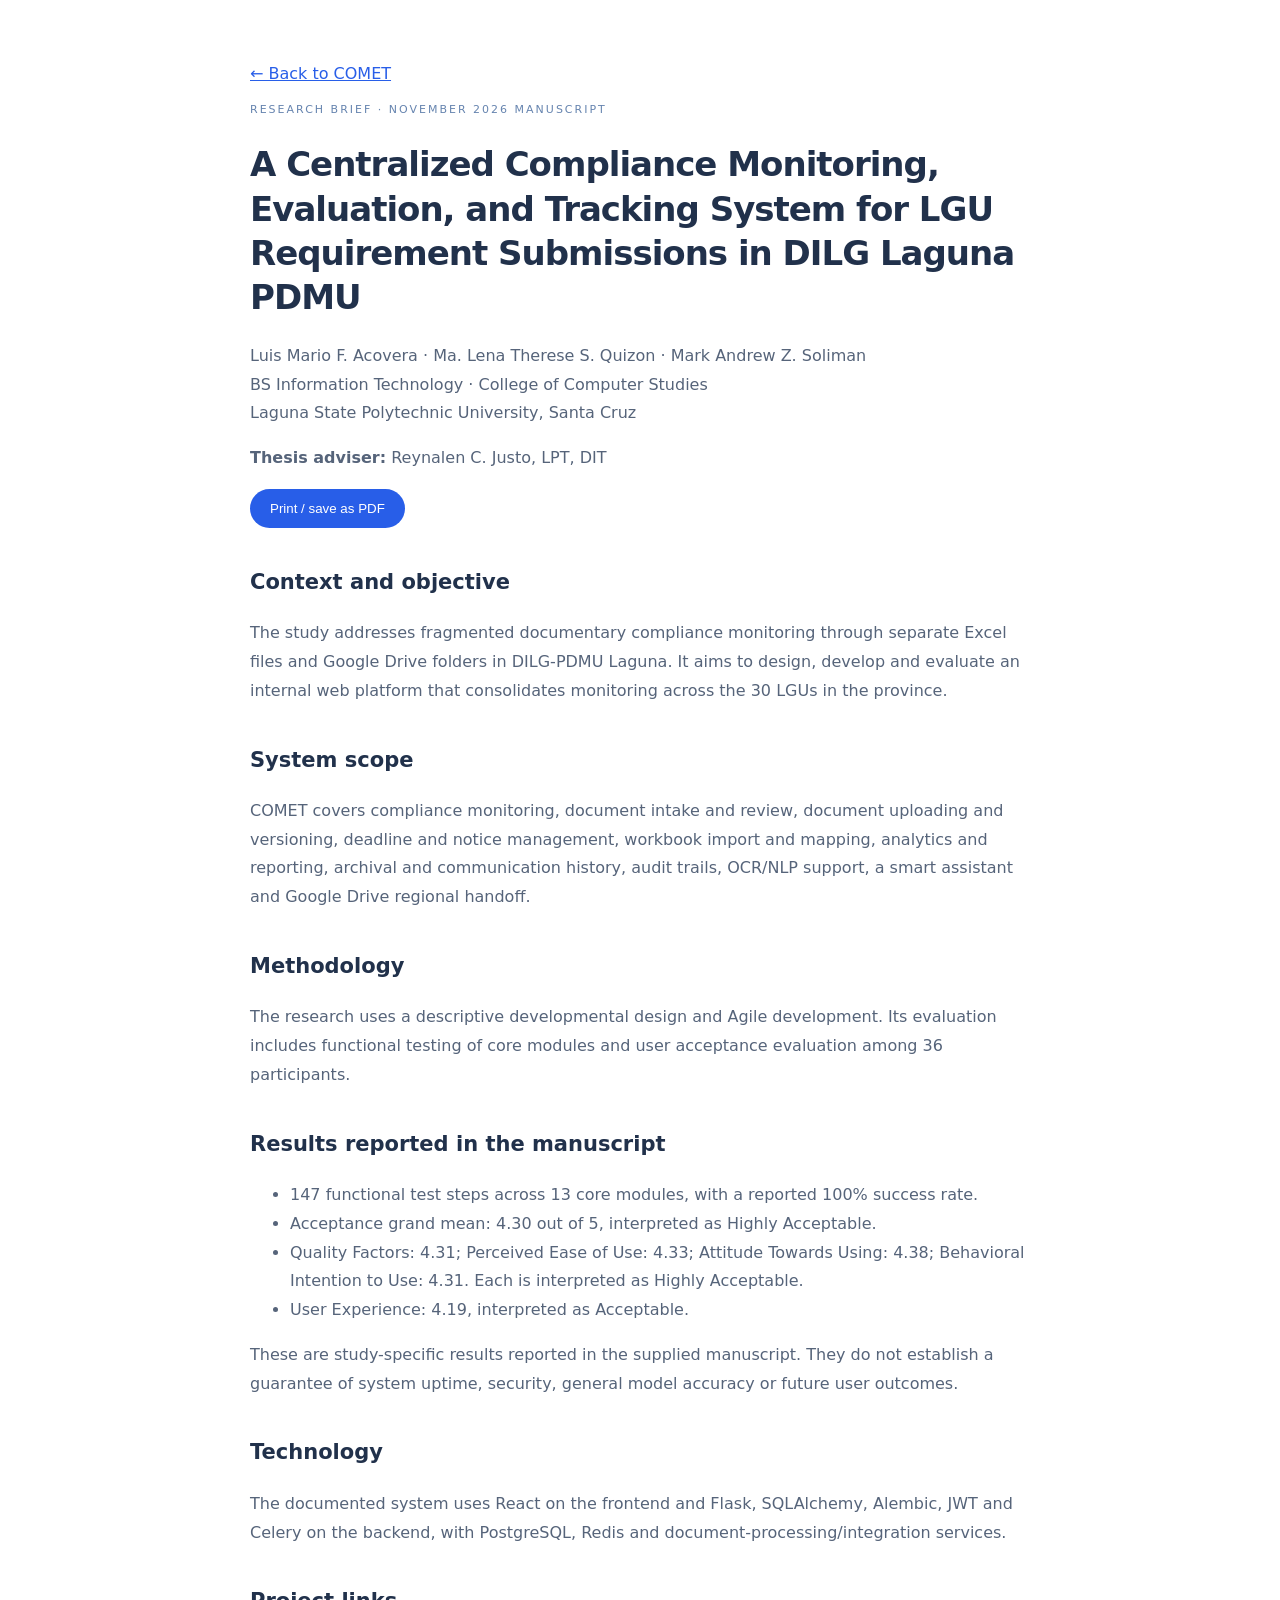
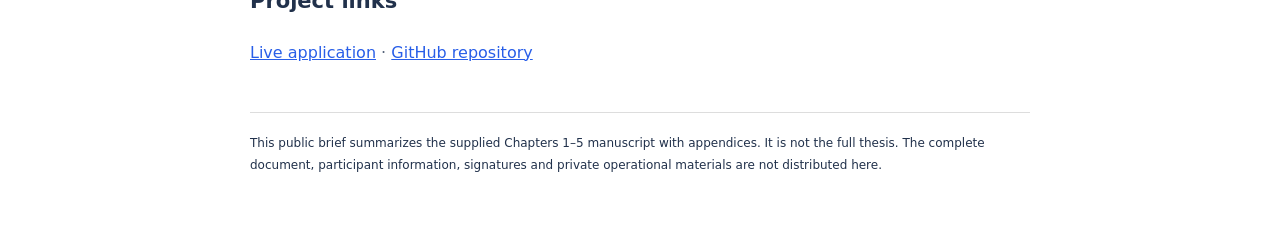
==== research-brief.html @ 4257103d "Publish COMET research showcase on GitHub Pages Present the capstone research, documented system int" ====
<!doctype html><html lang="en"><head><meta charset="utf-8"><meta name="viewport" content="width=device-width,initial-scale=1"><title>COMET — Research brief</title><style>body{font:16px/1.8 system-ui,sans-serif;color:#21314b;max-width:780px;margin:60px auto;padding:0 24px}h1{font-size:34px;line-height:1.3;letter-spacing:-1px}h2{margin-top:36px;font-size:21px}p,li{color:#56647a}a{color:#285ee8}button{background:#285ee8;color:white;border:0;border-radius:20px;padding:12px 20px;cursor:pointer}.label{font-size:11px;letter-spacing:2px;color:#6684af}footer{border-top:1px solid #ddd;margin-top:45px;padding-top:20px;font-size:12px}@media print{button,.back{display:none}body{margin:0;max-width:none;font-size:11pt}h1{font-size:23pt}}</style></head><body><a class="back" href="./">← Back to COMET</a><p class="label">RESEARCH BRIEF · NOVEMBER 2026 MANUSCRIPT</p><h1>A Centralized Compliance Monitoring, Evaluation, and Tracking System for LGU Requirement Submissions in DILG Laguna PDMU</h1><p>Luis Mario F. Acovera · Ma. Lena Therese S. Quizon · Mark Andrew Z. Soliman<br>BS Information Technology · College of Computer Studies<br>Laguna State Polytechnic University, Santa Cruz</p><p><strong>Thesis adviser:</strong> Reynalen C. Justo, LPT, DIT</p><button onclick="window.print()">Print / save as PDF</button><h2>Context and objective</h2><p>The study addresses fragmented documentary compliance monitoring through separate Excel files and Google Drive folders in DILG-PDMU Laguna. It aims to design, develop and evaluate an internal web platform that consolidates monitoring across the 30 LGUs in the province.</p><h2>System scope</h2><p>COMET covers compliance monitoring, document intake and review, document uploading and versioning, deadline and notice management, workbook import and mapping, analytics and reporting, archival and communication history, audit trails, OCR/NLP support, a smart assistant and Google Drive regional handoff.</p><h2>Methodology</h2><p>The research uses a descriptive developmental design and Agile development. Its evaluation includes functional testing of core modules and user acceptance evaluation among 36 participants.</p><h2>Results reported in the manuscript</h2><ul><li>147 functional test steps across 13 core modules, with a reported 100% success rate.</li><li>Acceptance grand mean: 4.30 out of 5, interpreted as Highly Acceptable.</li><li>Quality Factors: 4.31; Perceived Ease of Use: 4.33; Attitude Towards Using: 4.38; Behavioral Intention to Use: 4.31. Each is interpreted as Highly Acceptable.</li><li>User Experience: 4.19, interpreted as Acceptable.</li></ul><p>These are study-specific results reported in the supplied manuscript. They do not establish a guarantee of system uptime, security, general model accuracy or future user outcomes.</p><h2>Technology</h2><p>The documented system uses React on the frontend and Flask, SQLAlchemy, Alembic, JWT and Celery on the backend, with PostgreSQL, Redis and document-processing/integration services.</p><h2>Project links</h2><p><a href="https://dilgpdmu.tech">Live application</a> · <a href="https://github.com/1nonlylemm/DILG-PDMU-Workspace">GitHub repository</a></p><footer>This public brief summarizes the supplied Chapters 1–5 manuscript with appendices. It is not the full thesis. The complete document, participant information, signatures and private operational materials are not distributed here.</footer></body></html>
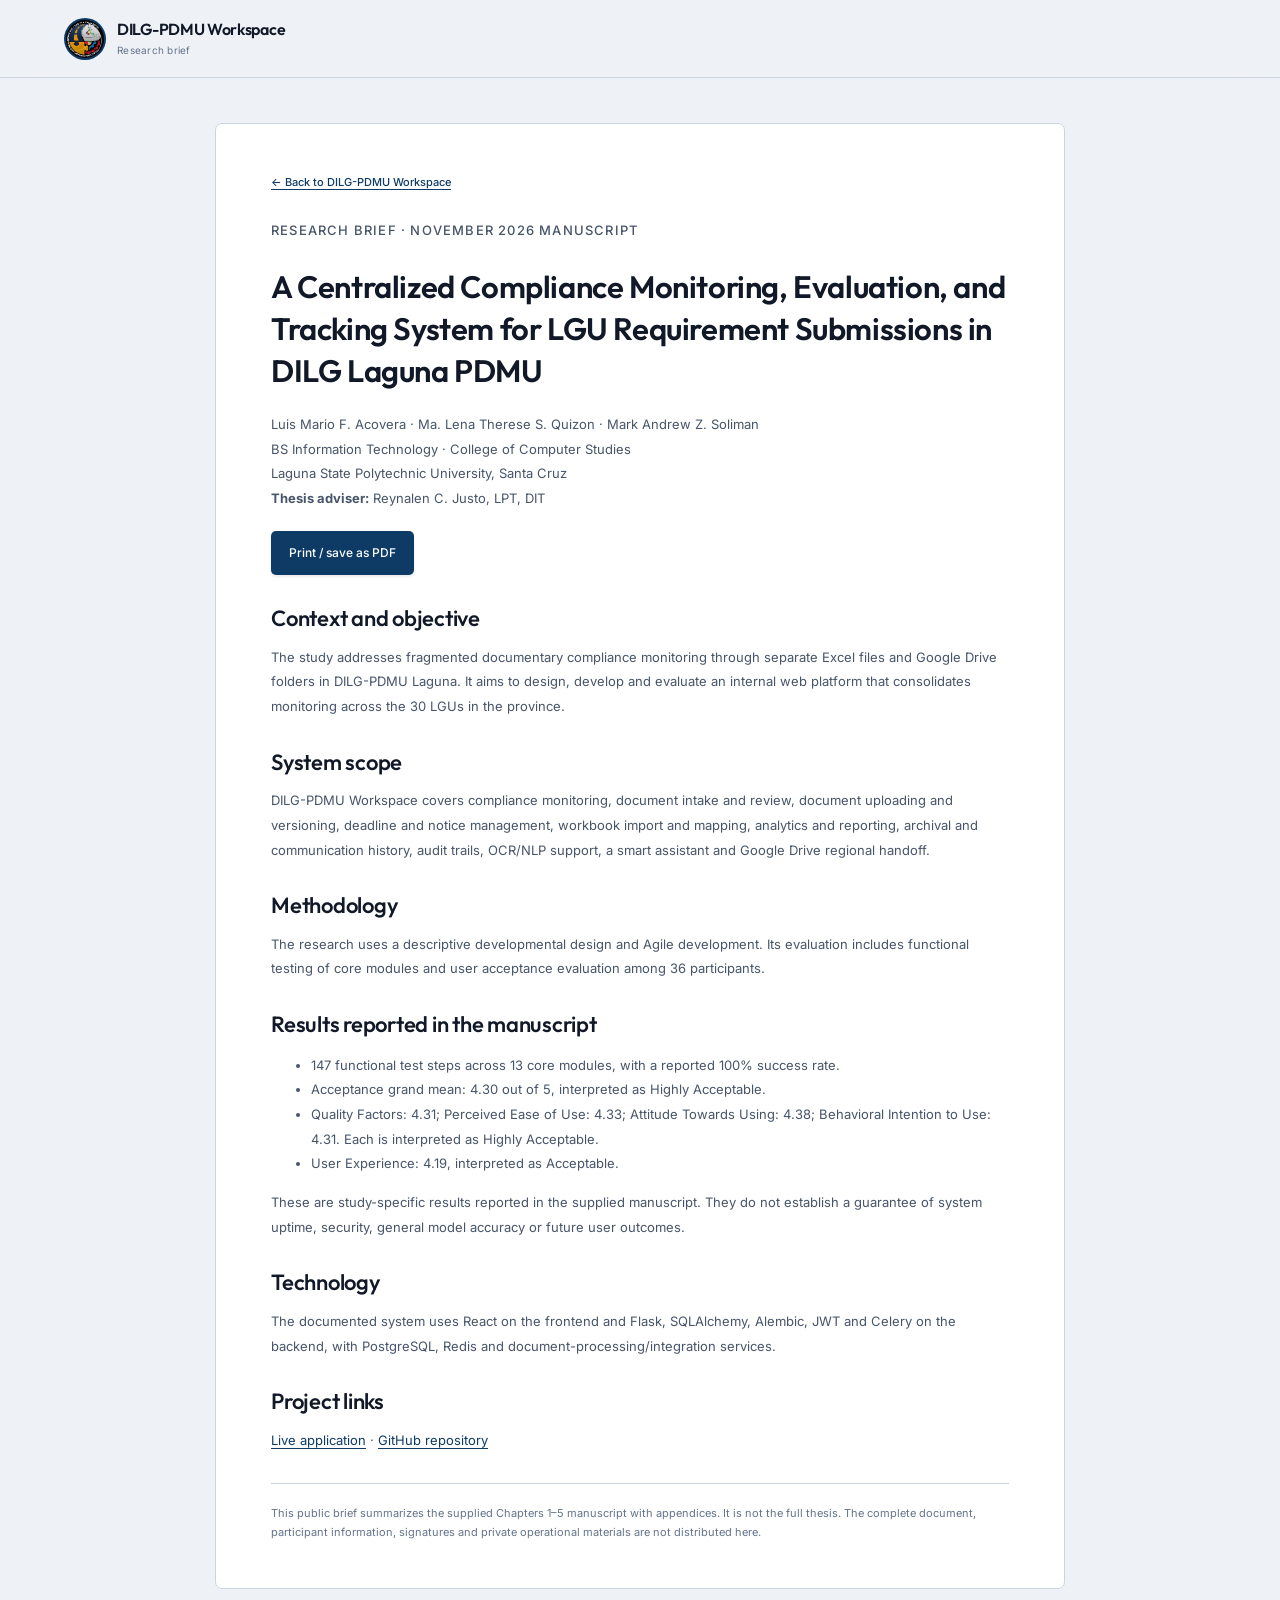
==== commit 28ca9af2: "Align research showcase with DILG-PDMU Workspace branding Use the supplied PDMU logo, Workspace typo" ====
--- a/research-brief.html
+++ b/research-brief.html
@@ -1 +1 @@
-<!doctype html><html lang="en"><head><meta charset="utf-8"><meta name="viewport" content="width=device-width,initial-scale=1"><title>COMET — Research brief</title><style>body{font:16px/1.8 system-ui,sans-serif;color:#21314b;max-width:780px;margin:60px auto;padding:0 24px}h1{font-size:34px;line-height:1.3;letter-spacing:-1px}h2{margin-top:36px;font-size:21px}p,li{color:#56647a}a{color:#285ee8}button{background:#285ee8;color:white;border:0;border-radius:20px;padding:12px 20px;cursor:pointer}.label{font-size:11px;letter-spacing:2px;color:#6684af}footer{border-top:1px solid #ddd;margin-top:45px;padding-top:20px;font-size:12px}@media print{button,.back{display:none}body{margin:0;max-width:none;font-size:11pt}h1{font-size:23pt}}</style></head><body><a class="back" href="./">← Back to COMET</a><p class="label">RESEARCH BRIEF · NOVEMBER 2026 MANUSCRIPT</p><h1>A Centralized Compliance Monitoring, Evaluation, and Tracking System for LGU Requirement Submissions in DILG Laguna PDMU</h1><p>Luis Mario F. Acovera · Ma. Lena Therese S. Quizon · Mark Andrew Z. Soliman<br>BS Information Technology · College of Computer Studies<br>Laguna State Polytechnic University, Santa Cruz</p><p><strong>Thesis adviser:</strong> Reynalen C. Justo, LPT, DIT</p><button onclick="window.print()">Print / save as PDF</button><h2>Context and objective</h2><p>The study addresses fragmented documentary compliance monitoring through separate Excel files and Google Drive folders in DILG-PDMU Laguna. It aims to design, develop and evaluate an internal web platform that consolidates monitoring across the 30 LGUs in the province.</p><h2>System scope</h2><p>COMET covers compliance monitoring, document intake and review, document uploading and versioning, deadline and notice management, workbook import and mapping, analytics and reporting, archival and communication history, audit trails, OCR/NLP support, a smart assistant and Google Drive regional handoff.</p><h2>Methodology</h2><p>The research uses a descriptive developmental design and Agile development. Its evaluation includes functional testing of core modules and user acceptance evaluation among 36 participants.</p><h2>Results reported in the manuscript</h2><ul><li>147 functional test steps across 13 core modules, with a reported 100% success rate.</li><li>Acceptance grand mean: 4.30 out of 5, interpreted as Highly Acceptable.</li><li>Quality Factors: 4.31; Perceived Ease of Use: 4.33; Attitude Towards Using: 4.38; Behavioral Intention to Use: 4.31. Each is interpreted as Highly Acceptable.</li><li>User Experience: 4.19, interpreted as Acceptable.</li></ul><p>These are study-specific results reported in the supplied manuscript. They do not establish a guarantee of system uptime, security, general model accuracy or future user outcomes.</p><h2>Technology</h2><p>The documented system uses React on the frontend and Flask, SQLAlchemy, Alembic, JWT and Celery on the backend, with PostgreSQL, Redis and document-processing/integration services.</p><h2>Project links</h2><p><a href="https://dilgpdmu.tech">Live application</a> · <a href="https://github.com/1nonlylemm/DILG-PDMU-Workspace">GitHub repository</a></p><footer>This public brief summarizes the supplied Chapters 1–5 manuscript with appendices. It is not the full thesis. The complete document, participant information, signatures and private operational materials are not distributed here.</footer></body></html>+<!doctype html><html lang="en"><head><meta charset="utf-8"><meta name="viewport" content="width=device-width,initial-scale=1"><title>DILG-PDMU Workspace — Research brief</title><link rel="icon" href="assets/workspace-logo.png" type="image/png"><link rel="stylesheet" href="style.css"></head><body class="brief-page"><header class="brief-header"><a class="brand" href="./"><img src="assets/workspace-logo.png" alt="DILG PDMU logo" width="42" height="42"><span>DILG-PDMU Workspace<small>Research brief</small></span></a></header><main class="brief-content"><a class="back text-link" href="./">← Back to DILG-PDMU Workspace</a><p class="label eyebrow">RESEARCH BRIEF · NOVEMBER 2026 MANUSCRIPT</p><h1>A Centralized Compliance Monitoring, Evaluation, and Tracking System for LGU Requirement Submissions in DILG Laguna PDMU</h1><p>Luis Mario F. Acovera · Ma. Lena Therese S. Quizon · Mark Andrew Z. Soliman<br>BS Information Technology · College of Computer Studies<br>Laguna State Polytechnic University, Santa Cruz</p><p><strong>Thesis adviser:</strong> Reynalen C. Justo, LPT, DIT</p><button class="button primary" onclick="window.print()">Print / save as PDF</button><h2>Context and objective</h2><p>The study addresses fragmented documentary compliance monitoring through separate Excel files and Google Drive folders in DILG-PDMU Laguna. It aims to design, develop and evaluate an internal web platform that consolidates monitoring across the 30 LGUs in the province.</p><h2>System scope</h2><p>DILG-PDMU Workspace covers compliance monitoring, document intake and review, document uploading and versioning, deadline and notice management, workbook import and mapping, analytics and reporting, archival and communication history, audit trails, OCR/NLP support, a smart assistant and Google Drive regional handoff.</p><h2>Methodology</h2><p>The research uses a descriptive developmental design and Agile development. Its evaluation includes functional testing of core modules and user acceptance evaluation among 36 participants.</p><h2>Results reported in the manuscript</h2><ul><li>147 functional test steps across 13 core modules, with a reported 100% success rate.</li><li>Acceptance grand mean: 4.30 out of 5, interpreted as Highly Acceptable.</li><li>Quality Factors: 4.31; Perceived Ease of Use: 4.33; Attitude Towards Using: 4.38; Behavioral Intention to Use: 4.31. Each is interpreted as Highly Acceptable.</li><li>User Experience: 4.19, interpreted as Acceptable.</li></ul><p>These are study-specific results reported in the supplied manuscript. They do not establish a guarantee of system uptime, security, general model accuracy or future user outcomes.</p><h2>Technology</h2><p>The documented system uses React on the frontend and Flask, SQLAlchemy, Alembic, JWT and Celery on the backend, with PostgreSQL, Redis and document-processing/integration services.</p><h2>Project links</h2><p><a href="https://dilgpdmu.tech">Live application</a> · <a href="https://github.com/1nonlylemm/DILG-PDMU-Workspace">GitHub repository</a></p><aside class="brief-source">This public brief summarizes the supplied Chapters 1–5 manuscript with appendices. It is not the full thesis. The complete document, participant information, signatures and private operational materials are not distributed here.</aside></main></body></html>
--- a/style.css
+++ b/style.css
@@ -0,0 +1,7 @@
+@import url('https://fonts.googleapis.com/css2?family=Inter:wght@400;450;500;550;600;650;700&family=Outfit:wght@400;500;550;600;650;700&display=swap');
+:root{--ink:#111827;--muted:#475569;--blue:#0d3b66;--line:#cbd5e1;--soft:#eef2f6;--paper:#fff;--max:1160px}*{box-sizing:border-box}html{scroll-behavior:smooth;scroll-padding-top:85px}body{margin:0;background:#f8fafc;color:var(--ink);font:14px/1.7 Inter,system-ui,sans-serif;-webkit-font-smoothing:antialiased}a{color:inherit;text-decoration:none}button{font:inherit;cursor:pointer}a,button{-webkit-tap-highlight-color:transparent}a:focus-visible,button:focus-visible,summary:focus-visible,[tabindex]:focus-visible{outline:3px solid #175cd3;outline-offset:4px}h1,h2,h3,p{margin:0}h1,h2,h3,.brand{font-family:Outfit,system-ui,sans-serif}h1,h2,h3{line-height:1.2}.skip{position:fixed;top:-100px;left:20px;background:white;padding:12px;z-index:100}.skip:focus{top:10px}header{position:sticky;top:0;z-index:20;min-height:78px;padding:12px max(5%,calc((100vw - var(--max))/2));display:flex;gap:25px;align-items:center;justify-content:space-between;background:#eef2f6f2;backdrop-filter:blur(15px);border-bottom:1px solid var(--line)}.brand{display:flex;align-items:center;gap:11px;font-size:18px;font-weight:600;letter-spacing:-.3px;line-height:1.25}.brand img{object-fit:contain;background:#0d3b66;border-radius:50%;padding:2px;flex-shrink:0}.brand small{display:block;font:10px/1.6 Inter,sans-serif;letter-spacing:.25px;color:#64748b;font-weight:400;margin-top:3px}nav{display:flex;gap:25px;align-items:center;font-size:11px;color:#475569}.nav-demo{border:1px solid var(--line);border-radius:5px;background:#fff;padding:8px 13px;color:#0d3b66;font-weight:500}.nav-demo span{margin-left:12px}nav a:hover,.text-link:hover{color:#175cd3}.menu-toggle{display:none}.hero{padding:75px max(5%,calc((100vw - var(--max))/2));display:grid;grid-template-columns:1.1fr 1fr;gap:50px;align-items:center;background-color:#eef2f6;background-image:linear-gradient(#cbd5e129 1px,transparent 1px),linear-gradient(90deg,#cbd5e129 1px,transparent 1px);background-size:48px 48px;border-bottom:1px solid var(--line)}.hero-copy{padding:15px 0}.eyebrow{font:500 10px/1.7 Inter,sans-serif;letter-spacing:1.2px;color:#64748b}.hero .eyebrow{font-size:9px;letter-spacing:.6px;display:inline-flex;align-items:center;gap:8px;background:#fff;padding:6px 10px;border:1px solid #d7e0e8;border-radius:30px;box-shadow:0 1px 3px #1118270a}.tiny-orbit{width:5px;height:5px;background:#12b886;border-radius:50%;display:inline-block;flex-shrink:0}h1{font-size:clamp(35px,3.3vw,48px);font-weight:600;letter-spacing:-1.65px;margin:24px 0 20px;line-height:1.13}h1 span{color:#0d3b66}.hero-description{font-size:14px;line-height:1.95;color:#475569;max-width:540px}.actions{display:flex;align-items:center;gap:22px;margin-top:27px;flex-wrap:wrap}.button{display:inline-flex;align-items:center;gap:18px;border:1px solid transparent;border-radius:5px;padding:11px 17px;font-size:12px;font-weight:500;transition:background .2s,transform .2s}.button:hover{transform:translateY(-1px)}.primary{background:var(--blue);color:#fff;box-shadow:0 2px 3px #11182716}.primary:hover{background:#164f86}.secondary{background:white;border-color:#cbd5e1;color:#0d3b66}.text-link{font-size:11px;font-weight:500;display:inline-flex;align-items:center;gap:12px;color:#0d3b66}.hero-context{display:grid;grid-template-columns:repeat(3,1fr);gap:16px;margin-top:35px;padding-top:20px;border-top:1px solid #cbd5e1}.hero-context strong{display:block;font-size:10px;font-weight:600;line-height:1.4}.hero-context span{display:block;font-size:9px;color:#64748b;margin-top:5px}.hero-note{font-size:9px;color:#64748b;margin-top:20px}.hero-product{border:1px solid #cbd5e1;background:white;border-radius:9px;overflow:hidden;box-shadow:0 4px 15px #2139540a;align-self:center;position:relative}.window-bar{height:32px;display:flex;align-items:center;justify-content:space-between;padding:0 12px;border-bottom:1px solid #e2e8f0;background:#f8fafc;font-size:8px;color:#64748b}.window-dots{display:flex;gap:4px}.window-dots i{display:block;background:#cbd5e1;width:5px;height:5px;border-radius:50%}.hero-product>img{width:100%;height:auto;display:block;aspect-ratio:1.68;object-fit:cover;object-position:top}.product-caption{padding:12px;display:flex;justify-content:space-between;gap:15px;border-top:1px solid #e2e8f0;font-size:7px;letter-spacing:.35px;color:#64748b}.product-caption a{white-space:nowrap;color:#0d3b66;font-size:8px;letter-spacing:0}.status-dot{width:5px;height:5px;background:#12b886;border-radius:50%;display:inline-block;margin-right:5px}.institution-strip{padding:20px max(5%,calc((100vw - var(--max))/2));display:flex;justify-content:space-between;align-items:center;gap:22px;background:#fff;border-bottom:1px solid var(--line);font-size:10px;color:#64748b}.institution-strip>div{color:#334155;font-weight:600}.institution-strip b{font-weight:400;margin-left:5px}.strip-rule{width:1px;height:20px;background:#cbd5e1}.strip-year{font-size:8px;letter-spacing:1px}.section{max-width:var(--max);margin:auto;padding:75px 0}.section-top{display:flex;align-items:center;justify-content:space-between;margin-bottom:30px;padding-bottom:14px;border-bottom:1px solid #d8e0e9}.section-top .eyebrow{color:#0d3b66;font-weight:600}.section-top>span{font-size:10px;color:#64748b}h2{font-size:34px;font-weight:550;letter-spacing:-.9px;line-height:1.25}h2 span{color:#52677f}.research-grid{display:grid;grid-template-columns:1.1fr 1fr;gap:75px}.lead{font-size:16px;line-height:1.8;color:#475569;margin-top:20px;max-width:440px}.research-intro p,.method-grid>div>p:not(.lead){font-size:13px;line-height:1.9;color:#475569;margin-bottom:15px}.research-intro .text-link{margin-top:5px}.research-title{border-left:3px solid #0d3b66;background:#eef2f6;padding:23px 28px;margin-top:35px}.research-title h3{font-size:20px;line-height:1.5;font-weight:500;letter-spacing:-.2px;max-width:900px;margin:10px 0 17px}.research-title>div{display:flex;gap:25px;font-size:10px;color:#64748b}.challenge-grid{display:grid;grid-template-columns:repeat(3,1fr);gap:35px;margin-top:30px}.item-number{font-size:10px;color:#7f93a8}.challenge-grid h3{font-size:16px;font-weight:500;margin:10px 0}.challenge-grid p,.features p{font-size:12px;line-height:1.9;color:#475569}.experience{max-width:none;padding-left:max(5%,calc((100vw - var(--max))/2));padding-right:max(5%,calc((100vw - var(--max))/2));background:#eef2f6;border-top:1px solid #d9e1eb;border-bottom:1px solid #d9e1eb}.experience-heading{display:flex;justify-content:space-between;align-items:flex-end;gap:50px}.experience-heading>p{max-width:350px;font-size:12px;line-height:1.9;color:#475569}.tabs{display:flex;gap:5px;margin-top:28px;margin-bottom:22px;border-bottom:1px solid #cbd5e1;overflow-x:auto}.tabs button{white-space:nowrap;padding:12px 17px;background:none;border:0;border-bottom:2px solid transparent;font-size:11px;color:#64748b}.tabs button[aria-selected=true]{color:#0d3b66;border-color:#0d3b66;font-weight:600}.screen-zoom{display:block;border:1px solid #cbd5e1;border-radius:7px;overflow:hidden;position:relative;padding:0;width:100%;background:white;box-shadow:0 2px 6px #142c4910}.screen-zoom img{width:100%;height:auto;display:block}.zoom-label{position:absolute;bottom:12px;right:12px;background:#0d3b66f2;color:white;border-radius:4px;padding:8px 12px;font-size:10px}.zoom-label span{margin-left:15px}.screen-caption{display:flex;justify-content:space-between;gap:45px;padding:22px 0 12px}.screen-caption h3{font-size:18px;font-weight:500;color:#0d3b66}.screen-caption p{max-width:530px;font-size:12px;line-height:1.85;color:#475569}.source-note{font-size:10px!important;line-height:1.8;color:#64748b}.features{display:grid;grid-template-columns:repeat(4,1fr);gap:28px;border-top:1px solid #cbd5e1;margin-top:30px;padding-top:28px}.feature-icon{font-size:22px;color:#0d3b66;display:block;margin-bottom:12px}.features h3{font-size:14px;line-height:1.5;font-weight:500;margin-bottom:10px}.method-grid{display:grid;grid-template-columns:1fr 1fr;gap:100px}.method-grid>div>p:not(.lead){margin-top:20px}.method-steps{list-style:none;margin:0;padding:0}.method-steps li{display:flex;gap:23px;border-bottom:1px solid #dbe2eb;padding-bottom:20px;margin-bottom:20px}.method-steps li:last-child{border:0;margin-bottom:0}.method-steps li>span{font-size:10px;color:#64748b;padding-top:4px}.method-steps h3{font-size:16px;font-weight:500;margin-bottom:8px}.method-steps p{font-size:12px;color:#475569;line-height:1.9}.findings{max-width:none;background:#0d3b66;color:white;padding-left:max(5%,calc((100vw - var(--max))/2));padding-right:max(5%,calc((100vw - var(--max))/2))}.findings .section-top{border-color:#ffffff26}.findings .eyebrow{color:#d2e0ec}.findings .section-top>span{color:#c2d1de}.findings-heading{display:flex;justify-content:space-between;gap:50px}.findings h2 span{color:#c3d6e8}.findings-heading>p{max-width:350px;font-size:12px;color:#c7d7e5;line-height:1.9}.metrics{display:grid;grid-template-columns:repeat(3,1fr);gap:45px;margin:38px 0}.metrics article{border-top:1px solid #ffffff30;padding-top:20px}.metrics strong{font:500 58px/1.2 Outfit,sans-serif;letter-spacing:-2px}.metrics strong span{font-size:21px;color:#adc6df;letter-spacing:0}.metrics h3{font-size:14px;font-weight:500;margin-top:12px}.metrics p{font-size:11px;color:#c7d7e5;margin-top:7px}.ratings{display:grid;grid-template-columns:1fr 1.4fr;gap:80px;border-top:1px solid #ffffff26;padding-top:30px}.ratings h3{font-size:24px;font-weight:500;margin:14px 0}.ratings>div>p:not(.eyebrow){font-size:12px;line-height:1.8;color:#c7d7e5;max-width:260px}.rating{display:grid;grid-template-columns:1fr auto;gap:8px;font-size:11px;margin-bottom:18px;color:#dce7f1}.rating b{font-weight:500}.rating i{grid-column:1/-1;height:4px;background:#ffffff24;position:relative;border-radius:2px;overflow:hidden}.rating i:after{content:'';position:absolute;left:0;top:0;height:4px;width:var(--score);background:#9bc0df}.ratings .source-note{color:#c1d2e1;margin-top:20px;max-width:none}.chapter-layout{display:grid;grid-template-columns:1fr 1.6fr;gap:85px}.chapter-layout>div>p{font-size:13px;color:#475569;line-height:1.9;margin-top:20px}.chapter-layout .text-link{margin-top:22px}.chapter-list details{border-bottom:1px solid #cbd5e1}.chapter-list summary{list-style:none;cursor:pointer;padding:20px 0;display:flex;gap:22px;align-items:center;font-size:13px;font-weight:500}.chapter-list summary::-webkit-details-marker{display:none}.chapter-list summary>span{font-size:10px;color:#64748b}.chapter-list summary i{margin-left:auto;font-style:normal;font-size:18px;color:#64748b}.chapter-list details[open] summary i{transform:rotate(45deg)}.chapter-list p{font-size:12px;color:#475569;line-height:1.9;padding:0 32px 22px}.team{border-top:1px solid #d5dee8}.team-intro{font-size:13px;line-height:1.9;color:#475569;margin-top:18px}.team-grid{display:grid;grid-template-columns:repeat(3,1fr);gap:26px;margin-top:35px}.person{display:block;border:1px solid #d7e0e9;background:white;overflow:hidden;border-radius:7px;transition:border-color .2s,box-shadow .2s}.person:hover{border-color:#7e9ebd;box-shadow:0 6px 24px #0d3b6610}.portrait{display:block;width:100%;height:310px;object-fit:cover;object-position:center 25%;border-bottom:1px solid #d7e0e9}.portrait.soliman{object-position:center 25%}.person-role{display:block;font-size:9px;letter-spacing:.7px;color:#64748b;margin:23px 23px 10px}.person h3{font-size:23px;letter-spacing:-.2px;font-weight:500;line-height:1.35;margin:0 23px 22px}.person-link{display:flex;justify-content:space-between;border-top:1px solid #e2e8f0;padding:15px 0;margin:0 23px;color:#0d3b66;font-size:11px}.person-link b{font-weight:400}.adviser{display:flex;align-items:center;justify-content:space-between;gap:25px;padding:23px 0;border-top:1px solid #cbd5e1;margin-top:30px;font-size:12px}.adviser strong{font-weight:500}.adviser>span:last-child{font-size:11px;color:#64748b}.closing{padding:60px max(5%,calc((100vw - var(--max))/2));background:#eef2f6;border-top:1px solid #cbd5e1}.closing h2{margin:18px 0;font-size:34px}.closing>p:not(.eyebrow){font-size:13px;line-height:1.9;color:#475569;max-width:600px}.closing .closing-note{font-size:10px!important;margin-top:20px}footer{display:flex;align-items:center;justify-content:space-between;gap:22px;padding:25px max(5%,calc((100vw - var(--max))/2));border-top:1px solid #cbd5e1;background:#f8fafc}footer .brand{font-size:15px}footer p,footer>a:last-child{font-size:10px;color:#64748b}dialog{border:1px solid #cbd5e1;border-radius:7px;padding:55px 18px 18px;max-width:95vw;max-height:95vh;background:#f8fafc;box-shadow:0 30px 100px #0005}dialog::backdrop{background:#102b45dc}dialog img{display:block;max-width:100%;max-height:76vh;object-fit:contain}dialog p{font-size:12px;color:#475569;margin-top:12px}.dialog-close{position:absolute;right:14px;top:12px;border:1px solid #cbd5e1;background:#eef2f6;padding:7px 12px;border-radius:4px;font-size:11px}.brief-page{background:#eef2f6}.brief-header{position:static;justify-content:flex-start}.brief-content{max-width:850px;margin:45px auto;padding:45px 55px;background:white;border:1px solid #cbd5e1;border-radius:7px}.brief-content>.eyebrow{margin-top:25px}.brief-content h1{font-size:31px;line-height:1.35;letter-spacing:-.4px}.brief-content h2{font-size:22px;letter-spacing:-.25px;margin:30px 0 12px}.brief-content p,.brief-content li{font-size:13px;color:#475569;line-height:1.9}.brief-content>.button{margin-top:20px}.brief-content a:not(.button){color:#0d3b66;text-decoration:underline;text-underline-offset:3px}.brief-source{border-top:1px solid #cbd5e1;margin-top:30px;padding-top:20px;color:#64748b;font-size:11px;line-height:1.8}
+@media(min-width:850px) and (max-width:1280px){.section{padding-left:5%;padding-right:5%}.hero{gap:35px}.brand{font-size:16px}nav{gap:20px}.hero .eyebrow{font-size:8px}.portrait{height:280px}}
+@media(max-width:849px){header{padding:12px 5%;min-height:75px}.brand{font-size:16px}.brand small{font-size:9px}nav{gap:15px;font-size:10px}.hero{padding:45px 6%;grid-template-columns:1fr;gap:35px}.hero-copy{padding:0}.hero h1{font-size:44px;max-width:650px}.hero-description{max-width:640px}.hero-product{max-width:650px;width:100%}.hero-context{max-width:600px}.hero .eyebrow{font-size:9px}.institution-strip{gap:18px;flex-wrap:wrap;font-size:10px}.strip-year{display:none}.section{padding:55px 6%}.section-top>span{display:none}h2{font-size:31px}.research-grid,.method-grid,.ratings,.chapter-layout{grid-template-columns:1fr;gap:30px}.research-title>div{gap:12px;flex-wrap:wrap}.research-title h3{font-size:18px}.challenge-grid{gap:24px}.experience-heading,.findings-heading{display:block}.experience-heading>p,.findings-heading>p{margin-top:17px;max-width:550px}.features{grid-template-columns:repeat(2,1fr)}.screen-caption{display:block}.screen-caption p{margin-top:12px}.ratings h3 br{display:none}.ratings>div>p:not(.eyebrow){max-width:none}.team-grid{gap:15px}.portrait{height:230px}.person-role{font-size:8px;margin:18px 16px 9px}.person h3{font-size:19px;margin:0 16px 18px}.person-link{margin:0 16px;font-size:10px}.adviser{flex-wrap:wrap}.closing{padding:45px 6%}.brief-content{margin:30px 5%;padding:30px}.brief-content h1{font-size:28px}footer{flex-wrap:wrap}footer p{order:3;width:100%;font-size:9px}}
+@media(max-width:580px){header{min-height:76px;padding:10px 5%;gap:10px}.brand{font-size:15px;gap:9px}.brand img{width:37px;height:37px}.brand small{font-size:8px}.menu-toggle{display:flex;gap:8px;align-items:center;border:1px solid #cbd5e1;border-radius:4px;background:#fff;padding:7px 10px;font-size:10px;color:#475569}nav{display:none;position:absolute;top:75px;left:0;right:0;background:#f8fafcfb;padding:12px 5%;border-bottom:1px solid #cbd5e1;flex-direction:column;align-items:stretch;gap:0;font-size:12px}nav.open{display:flex}nav a{padding:12px}.nav-demo{margin:8px 0}.hero{padding:30px 5% 35px;gap:28px}.hero .eyebrow{font-size:7px;letter-spacing:.2px;gap:6px;padding:6px 8px}.hero h1{font-size:35px;letter-spacing:-1px;line-height:1.17;margin:22px 0 18px}.hero-description{font-size:12px;line-height:1.9}.actions{gap:16px;margin-top:23px}.button{font-size:11px;padding:11px 13px;gap:12px}.text-link{font-size:10px}.hero-context{gap:12px;margin-top:25px;padding-top:18px}.hero-context strong{font-size:9px}.hero-context span{font-size:8px}.hero-note{font-size:8px;line-height:1.8}.product-caption{font-size:6px;padding:10px;gap:8px}.product-caption a{font-size:7px}.institution-strip{padding:18px 5%;justify-content:flex-start;gap:16px}.institution-strip>span:first-child{width:100%;font-size:9px}.institution-strip b{display:block;margin:2px 0 0}.section{padding:42px 5%}.section-top{margin-bottom:24px;padding-bottom:12px}.eyebrow{font-size:9px}h2{font-size:29px;letter-spacing:-.5px}.lead{font-size:14px;margin-top:18px}.research-intro p{font-size:12px}.research-title{padding:20px;margin-top:25px}.research-title h3{font-size:17px}.research-title>div{flex-direction:column;gap:6px;font-size:9px}.challenge-grid{grid-template-columns:1fr;gap:22px}.challenge-grid article{display:grid;grid-template-columns:24px 1fr;column-gap:12px}.item-number{grid-row:1/3;padding-top:5px}.challenge-grid h3{margin:0 0 8px;font-size:16px}.challenge-grid p{grid-column:2;font-size:12px}.tabs{margin-top:25px;gap:0}.tabs button{font-size:10px;padding:11px 13px}.screen-caption h3{font-size:17px}.screen-caption p{font-size:11px}.source-note{font-size:9px!important}.zoom-label{font-size:8px;padding:6px 9px;right:8px;bottom:8px}.features{gap:22px}.features h3{font-size:13px}.features p{font-size:11px}.method-steps h3{font-size:15px}.method-steps p{font-size:11px}.metrics{grid-template-columns:1fr;gap:23px;margin:28px 0}.metrics article{display:grid;grid-template-columns:125px 1fr;align-items:center;padding-top:17px}.metrics strong{font-size:49px;grid-row:1/3}.metrics h3{font-size:13px;margin-top:0}.metrics p{font-size:10px;line-height:1.7}.ratings{gap:20px}.ratings h3{font-size:23px}.rating{font-size:10px}.chapter-list summary{font-size:12px;gap:15px}.chapter-list p{font-size:11px;padding:0 26px 20px}.team-grid{grid-template-columns:1fr;gap:23px}.portrait{height:auto;aspect-ratio:1.15;object-fit:cover;object-position:center 23%}.person-role{margin:20px 22px 9px;font-size:9px}.person h3{font-size:24px;margin:0 22px 20px}.person h3 br{display:none}.person-link{margin:0 22px;padding:16px 0;font-size:11px}.adviser{display:grid;gap:10px;padding:20px 0}.closing{padding:38px 5%}.closing h2{font-size:29px}.closing>p:not(.eyebrow){font-size:12px}.closing .closing-note{font-size:9px!important}.brief-content{margin:20px 4%;padding:24px 20px}.brief-content h1{font-size:25px}.brief-content p,.brief-content li{font-size:12px}.brief-content h2{font-size:21px}footer .brand{font-size:13px}footer{padding:22px 5%;gap:16px}}
+@media(prefers-reduced-motion:reduce){html{scroll-behavior:auto}*,*:before,*:after{transition:none!important;animation:none!important}}
+@media print{header,footer,.hero,.institution-strip,.experience,.closing,.team,.skip,dialog,.brief-content>.button,.back{display:none!important}body{background:white}.section,.brief-content{margin:0;max-width:none;border:0;box-shadow:none;padding:20px 0;break-inside:avoid}.section-top{margin-bottom:15px}.findings{background:white;color:#111827}.findings h2 span,.findings .eyebrow{color:#0d3b66}.findings p,.rating{color:#475569!important}.research-grid,.method-grid{gap:25px}.chapter-list details p{display:block}.chapter-list summary i{display:none}h1,h2{font-size:24pt}.brief-content h1{font-size:22pt}}
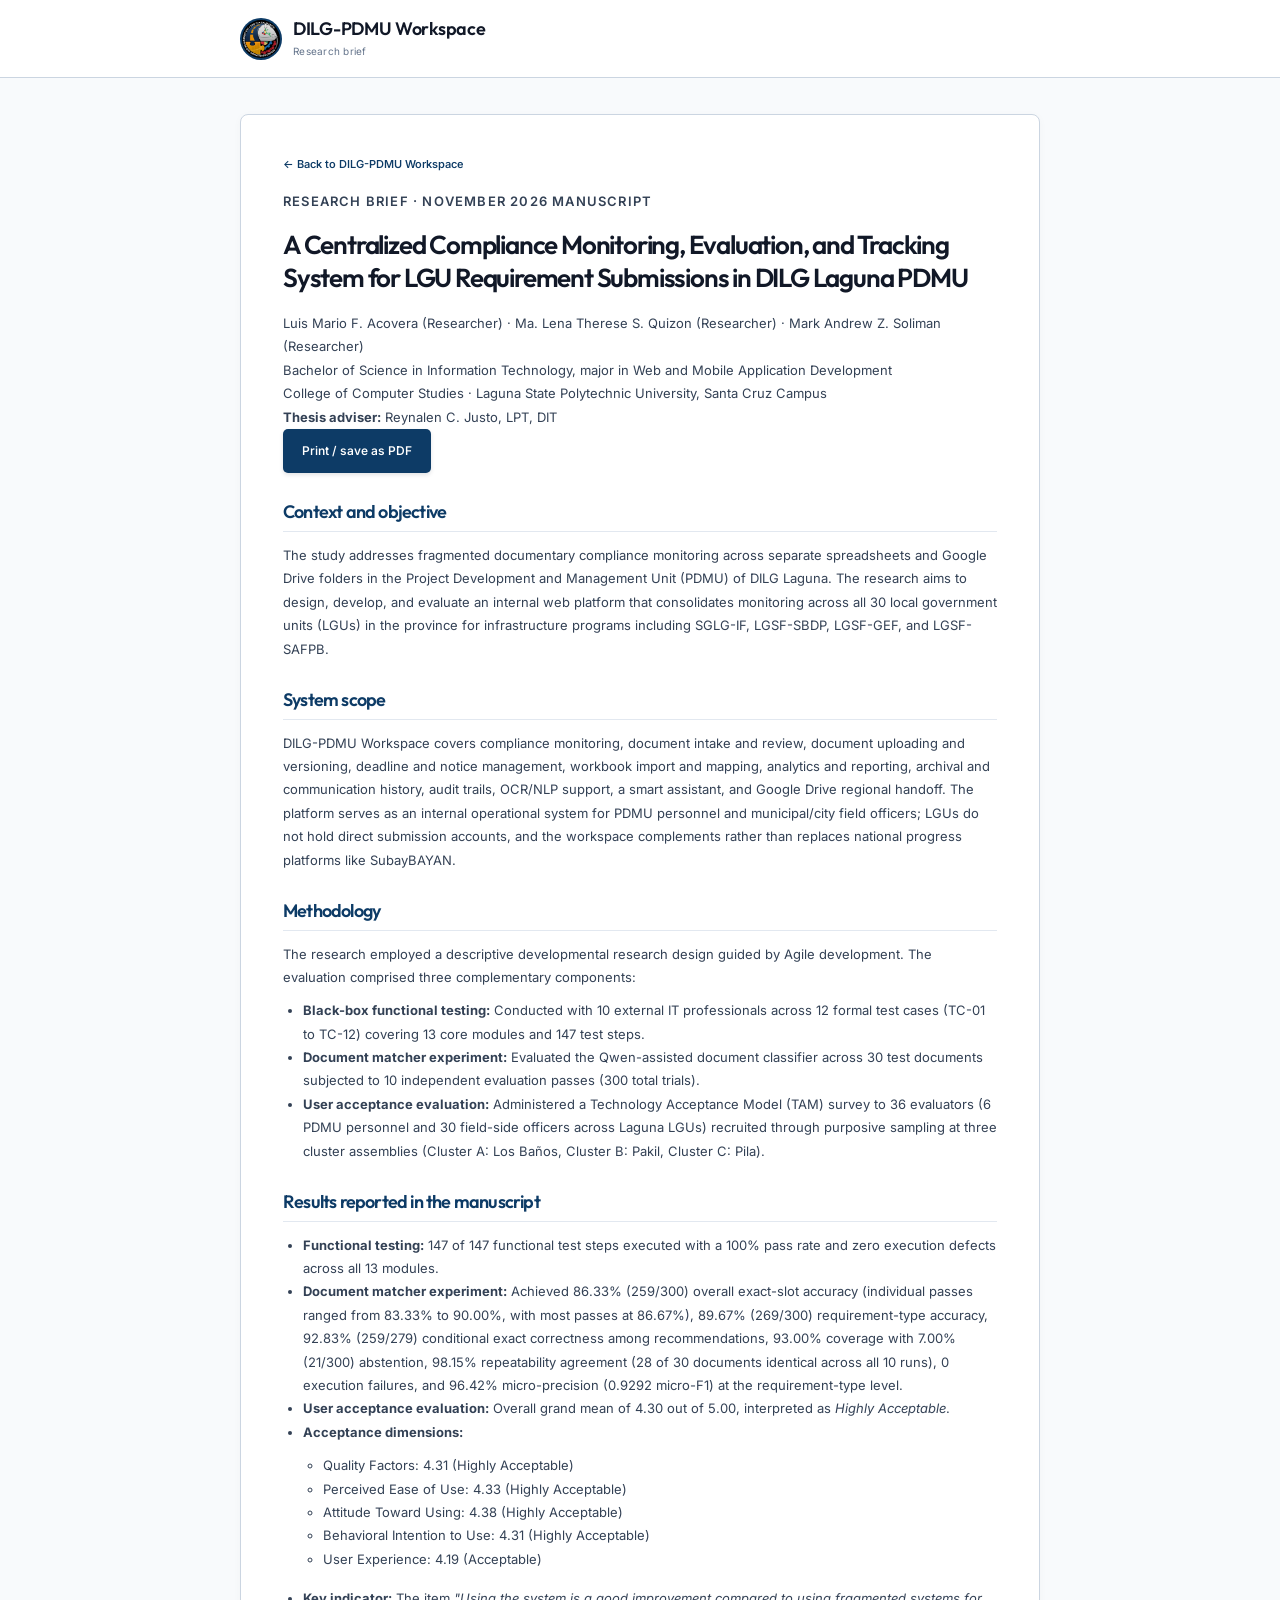
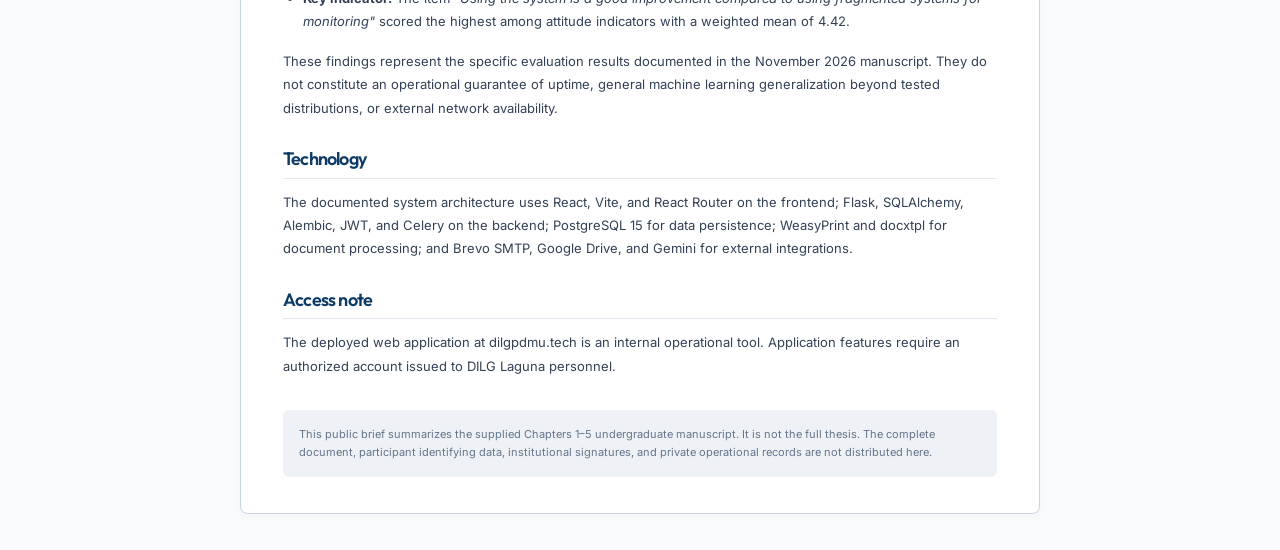
==== commit 037b2015: "Align site with manuscript and real system (Phase B) - Align copy and claims with A01_Manuscript.pdf" ====
--- a/research-brief.html
+++ b/research-brief.html
@@ -1 +1,73 @@
-<!doctype html><html lang="en"><head><meta charset="utf-8"><meta name="viewport" content="width=device-width,initial-scale=1"><title>DILG-PDMU Workspace — Research brief</title><link rel="icon" href="assets/workspace-logo.png" type="image/png"><link rel="stylesheet" href="style.css"></head><body class="brief-page"><header class="brief-header"><a class="brand" href="./"><img src="assets/workspace-logo.png" alt="DILG PDMU logo" width="42" height="42"><span>DILG-PDMU Workspace<small>Research brief</small></span></a></header><main class="brief-content"><a class="back text-link" href="./">← Back to DILG-PDMU Workspace</a><p class="label eyebrow">RESEARCH BRIEF · NOVEMBER 2026 MANUSCRIPT</p><h1>A Centralized Compliance Monitoring, Evaluation, and Tracking System for LGU Requirement Submissions in DILG Laguna PDMU</h1><p>Luis Mario F. Acovera · Ma. Lena Therese S. Quizon · Mark Andrew Z. Soliman<br>BS Information Technology · College of Computer Studies<br>Laguna State Polytechnic University, Santa Cruz</p><p><strong>Thesis adviser:</strong> Reynalen C. Justo, LPT, DIT</p><button class="button primary" onclick="window.print()">Print / save as PDF</button><h2>Context and objective</h2><p>The study addresses fragmented documentary compliance monitoring through separate Excel files and Google Drive folders in DILG-PDMU Laguna. It aims to design, develop and evaluate an internal web platform that consolidates monitoring across the 30 LGUs in the province.</p><h2>System scope</h2><p>DILG-PDMU Workspace covers compliance monitoring, document intake and review, document uploading and versioning, deadline and notice management, workbook import and mapping, analytics and reporting, archival and communication history, audit trails, OCR/NLP support, a smart assistant and Google Drive regional handoff.</p><h2>Methodology</h2><p>The research uses a descriptive developmental design and Agile development. Its evaluation includes functional testing of core modules and user acceptance evaluation among 36 participants.</p><h2>Results reported in the manuscript</h2><ul><li>147 functional test steps across 13 core modules, with a reported 100% success rate.</li><li>Acceptance grand mean: 4.30 out of 5, interpreted as Highly Acceptable.</li><li>Quality Factors: 4.31; Perceived Ease of Use: 4.33; Attitude Towards Using: 4.38; Behavioral Intention to Use: 4.31. Each is interpreted as Highly Acceptable.</li><li>User Experience: 4.19, interpreted as Acceptable.</li></ul><p>These are study-specific results reported in the supplied manuscript. They do not establish a guarantee of system uptime, security, general model accuracy or future user outcomes.</p><h2>Technology</h2><p>The documented system uses React on the frontend and Flask, SQLAlchemy, Alembic, JWT and Celery on the backend, with PostgreSQL, Redis and document-processing/integration services.</p><h2>Project links</h2><p><a href="https://dilgpdmu.tech">Live application</a> · <a href="https://github.com/1nonlylemm/DILG-PDMU-Workspace">GitHub repository</a></p><aside class="brief-source">This public brief summarizes the supplied Chapters 1–5 manuscript with appendices. It is not the full thesis. The complete document, participant information, signatures and private operational materials are not distributed here.</aside></main></body></html>+<!doctype html>
+<html lang="en">
+<head>
+  <meta charset="utf-8">
+  <meta name="viewport" content="width=device-width, initial-scale=1">
+  <title>DILG-PDMU Workspace — Research Brief</title>
+  <meta name="description" content="Research brief for the November 2026 undergraduate study on DILG-PDMU Workspace: A Centralized Compliance Monitoring, Evaluation, and Tracking System for LGU Requirement Submissions in DILG Laguna PDMU.">
+  <link rel="icon" href="assets/workspace-logo.png" type="image/png">
+  <link rel="stylesheet" href="style.css?v=workspace-20261105b">
+</head>
+<body class="brief-page">
+  <header class="brief-header">
+    <a class="brand" href="./">
+      <img src="assets/workspace-logo.png" alt="DILG-PDMU Workspace logo" width="42" height="42">
+      <span>DILG-PDMU Workspace<small>Research brief</small></span>
+    </a>
+  </header>
+  <main class="brief-content">
+    <a class="back text-link" href="./">← Back to DILG-PDMU Workspace</a>
+    <p class="label eyebrow">RESEARCH BRIEF · NOVEMBER 2026 MANUSCRIPT</p>
+    <h1>A Centralized Compliance Monitoring, Evaluation, and Tracking System for LGU Requirement Submissions in DILG Laguna PDMU</h1>
+    <p>
+      Luis Mario F. Acovera (Researcher) · Ma. Lena Therese S. Quizon (Researcher) · Mark Andrew Z. Soliman (Researcher)<br>
+      Bachelor of Science in Information Technology, major in Web and Mobile Application Development<br>
+      College of Computer Studies · Laguna State Polytechnic University, Santa Cruz Campus
+    </p>
+    <p><strong>Thesis adviser:</strong> Reynalen C. Justo, LPT, DIT</p>
+    <button class="button primary" onclick="window.print()">Print / save as PDF</button>
+
+    <h2>Context and objective</h2>
+    <p>The study addresses fragmented documentary compliance monitoring across separate spreadsheets and Google Drive folders in the Project Development and Management Unit (PDMU) of DILG Laguna. The research aims to design, develop, and evaluate an internal web platform that consolidates monitoring across all 30 local government units (LGUs) in the province for infrastructure programs including SGLG-IF, LGSF-SBDP, LGSF-GEF, and LGSF-SAFPB.</p>
+
+    <h2>System scope</h2>
+    <p>DILG-PDMU Workspace covers compliance monitoring, document intake and review, document uploading and versioning, deadline and notice management, workbook import and mapping, analytics and reporting, archival and communication history, audit trails, OCR/NLP support, a smart assistant, and Google Drive regional handoff. The platform serves as an internal operational system for PDMU personnel and municipal/city field officers; LGUs do not hold direct submission accounts, and the workspace complements rather than replaces national progress platforms like SubayBAYAN.</p>
+
+    <h2>Methodology</h2>
+    <p>The research employed a descriptive developmental research design guided by Agile development. The evaluation comprised three complementary components:</p>
+    <ul>
+      <li><strong>Black-box functional testing:</strong> Conducted with 10 external IT professionals across 12 formal test cases (TC-01 to TC-12) covering 13 core modules and 147 test steps.</li>
+      <li><strong>Document matcher experiment:</strong> Evaluated the Qwen-assisted document classifier across 30 test documents subjected to 10 independent evaluation passes (300 total trials).</li>
+      <li><strong>User acceptance evaluation:</strong> Administered a Technology Acceptance Model (TAM) survey to 36 evaluators (6 PDMU personnel and 30 field-side officers across Laguna LGUs) recruited through purposive sampling at three cluster assemblies (Cluster A: Los Baños, Cluster B: Pakil, Cluster C: Pila).</li>
+    </ul>
+
+    <h2>Results reported in the manuscript</h2>
+    <ul>
+      <li><strong>Functional testing:</strong> 147 of 147 functional test steps executed with a 100% pass rate and zero execution defects across all 13 modules.</li>
+      <li><strong>Document matcher experiment:</strong> Achieved 86.33% (259/300) overall exact-slot accuracy (individual passes ranged from 83.33% to 90.00%, with most passes at 86.67%), 89.67% (269/300) requirement-type accuracy, 92.83% (259/279) conditional exact correctness among recommendations, 93.00% coverage with 7.00% (21/300) abstention, 98.15% repeatability agreement (28 of 30 documents identical across all 10 runs), 0 execution failures, and 96.42% micro-precision (0.9292 micro-F1) at the requirement-type level.</li>
+      <li><strong>User acceptance evaluation:</strong> Overall grand mean of 4.30 out of 5.00, interpreted as <em>Highly Acceptable</em>.</li>
+      <li><strong>Acceptance dimensions:</strong>
+        <ul>
+          <li>Quality Factors: 4.31 (Highly Acceptable)</li>
+          <li>Perceived Ease of Use: 4.33 (Highly Acceptable)</li>
+          <li>Attitude Toward Using: 4.38 (Highly Acceptable)</li>
+          <li>Behavioral Intention to Use: 4.31 (Highly Acceptable)</li>
+          <li>User Experience: 4.19 (Acceptable)</li>
+        </ul>
+      </li>
+      <li><strong>Key indicator:</strong> The item <em>"Using the system is a good improvement compared to using fragmented systems for monitoring"</em> scored the highest among attitude indicators with a weighted mean of 4.42.</li>
+    </ul>
+    <p>These findings represent the specific evaluation results documented in the November 2026 manuscript. They do not constitute an operational guarantee of uptime, general machine learning generalization beyond tested distributions, or external network availability.</p>
+
+    <h2>Technology</h2>
+    <p>The documented system architecture uses React, Vite, and React Router on the frontend; Flask, SQLAlchemy, Alembic, JWT, and Celery on the backend; PostgreSQL 15 for data persistence; WeasyPrint and docxtpl for document processing; and Brevo SMTP, Google Drive, and Gemini for external integrations.</p>
+
+    <h2>Access note</h2>
+    <p>The deployed web application at <a href="https://dilgpdmu.tech" target="_blank" rel="noopener noreferrer">dilgpdmu.tech</a> is an internal operational tool. Application features require an authorized account issued to DILG Laguna personnel.</p>
+
+    <aside class="brief-source">
+      This public brief summarizes the supplied Chapters 1–5 undergraduate manuscript. It is not the full thesis. The complete document, participant identifying data, institutional signatures, and private operational records are not distributed here.
+    </aside>
+  </main>
+</body>
+</html>
--- a/style.css
+++ b/style.css
@@ -1,7 +1,1631 @@
 @import url('https://fonts.googleapis.com/css2?family=Inter:wght@400;450;500;550;600;650;700&family=Outfit:wght@400;500;550;600;650;700&display=swap');
-:root{--ink:#111827;--muted:#475569;--blue:#0d3b66;--line:#cbd5e1;--soft:#eef2f6;--paper:#fff;--max:1160px}*{box-sizing:border-box}html{scroll-behavior:smooth;scroll-padding-top:85px}body{margin:0;background:#f8fafc;color:var(--ink);font:14px/1.7 Inter,system-ui,sans-serif;-webkit-font-smoothing:antialiased}a{color:inherit;text-decoration:none}button{font:inherit;cursor:pointer}a,button{-webkit-tap-highlight-color:transparent}a:focus-visible,button:focus-visible,summary:focus-visible,[tabindex]:focus-visible{outline:3px solid #175cd3;outline-offset:4px}h1,h2,h3,p{margin:0}h1,h2,h3,.brand{font-family:Outfit,system-ui,sans-serif}h1,h2,h3{line-height:1.2}.skip{position:fixed;top:-100px;left:20px;background:white;padding:12px;z-index:100}.skip:focus{top:10px}header{position:sticky;top:0;z-index:20;min-height:78px;padding:12px max(5%,calc((100vw - var(--max))/2));display:flex;gap:25px;align-items:center;justify-content:space-between;background:#eef2f6f2;backdrop-filter:blur(15px);border-bottom:1px solid var(--line)}.brand{display:flex;align-items:center;gap:11px;font-size:18px;font-weight:600;letter-spacing:-.3px;line-height:1.25}.brand img{object-fit:contain;background:#0d3b66;border-radius:50%;padding:2px;flex-shrink:0}.brand small{display:block;font:10px/1.6 Inter,sans-serif;letter-spacing:.25px;color:#64748b;font-weight:400;margin-top:3px}nav{display:flex;gap:25px;align-items:center;font-size:11px;color:#475569}.nav-demo{border:1px solid var(--line);border-radius:5px;background:#fff;padding:8px 13px;color:#0d3b66;font-weight:500}.nav-demo span{margin-left:12px}nav a:hover,.text-link:hover{color:#175cd3}.menu-toggle{display:none}.hero{padding:75px max(5%,calc((100vw - var(--max))/2));display:grid;grid-template-columns:1.1fr 1fr;gap:50px;align-items:center;background-color:#eef2f6;background-image:linear-gradient(#cbd5e129 1px,transparent 1px),linear-gradient(90deg,#cbd5e129 1px,transparent 1px);background-size:48px 48px;border-bottom:1px solid var(--line)}.hero-copy{padding:15px 0}.eyebrow{font:500 10px/1.7 Inter,sans-serif;letter-spacing:1.2px;color:#64748b}.hero .eyebrow{font-size:9px;letter-spacing:.6px;display:inline-flex;align-items:center;gap:8px;background:#fff;padding:6px 10px;border:1px solid #d7e0e8;border-radius:30px;box-shadow:0 1px 3px #1118270a}.tiny-orbit{width:5px;height:5px;background:#12b886;border-radius:50%;display:inline-block;flex-shrink:0}h1{font-size:clamp(35px,3.3vw,48px);font-weight:600;letter-spacing:-1.65px;margin:24px 0 20px;line-height:1.13}h1 span{color:#0d3b66}.hero-description{font-size:14px;line-height:1.95;color:#475569;max-width:540px}.actions{display:flex;align-items:center;gap:22px;margin-top:27px;flex-wrap:wrap}.button{display:inline-flex;align-items:center;gap:18px;border:1px solid transparent;border-radius:5px;padding:11px 17px;font-size:12px;font-weight:500;transition:background .2s,transform .2s}.button:hover{transform:translateY(-1px)}.primary{background:var(--blue);color:#fff;box-shadow:0 2px 3px #11182716}.primary:hover{background:#164f86}.secondary{background:white;border-color:#cbd5e1;color:#0d3b66}.text-link{font-size:11px;font-weight:500;display:inline-flex;align-items:center;gap:12px;color:#0d3b66}.hero-context{display:grid;grid-template-columns:repeat(3,1fr);gap:16px;margin-top:35px;padding-top:20px;border-top:1px solid #cbd5e1}.hero-context strong{display:block;font-size:10px;font-weight:600;line-height:1.4}.hero-context span{display:block;font-size:9px;color:#64748b;margin-top:5px}.hero-note{font-size:9px;color:#64748b;margin-top:20px}.hero-product{border:1px solid #cbd5e1;background:white;border-radius:9px;overflow:hidden;box-shadow:0 4px 15px #2139540a;align-self:center;position:relative}.window-bar{height:32px;display:flex;align-items:center;justify-content:space-between;padding:0 12px;border-bottom:1px solid #e2e8f0;background:#f8fafc;font-size:8px;color:#64748b}.window-dots{display:flex;gap:4px}.window-dots i{display:block;background:#cbd5e1;width:5px;height:5px;border-radius:50%}.hero-product>img{width:100%;height:auto;display:block;aspect-ratio:1.68;object-fit:cover;object-position:top}.product-caption{padding:12px;display:flex;justify-content:space-between;gap:15px;border-top:1px solid #e2e8f0;font-size:7px;letter-spacing:.35px;color:#64748b}.product-caption a{white-space:nowrap;color:#0d3b66;font-size:8px;letter-spacing:0}.status-dot{width:5px;height:5px;background:#12b886;border-radius:50%;display:inline-block;margin-right:5px}.institution-strip{padding:20px max(5%,calc((100vw - var(--max))/2));display:flex;justify-content:space-between;align-items:center;gap:22px;background:#fff;border-bottom:1px solid var(--line);font-size:10px;color:#64748b}.institution-strip>div{color:#334155;font-weight:600}.institution-strip b{font-weight:400;margin-left:5px}.strip-rule{width:1px;height:20px;background:#cbd5e1}.strip-year{font-size:8px;letter-spacing:1px}.section{max-width:var(--max);margin:auto;padding:75px 0}.section-top{display:flex;align-items:center;justify-content:space-between;margin-bottom:30px;padding-bottom:14px;border-bottom:1px solid #d8e0e9}.section-top .eyebrow{color:#0d3b66;font-weight:600}.section-top>span{font-size:10px;color:#64748b}h2{font-size:34px;font-weight:550;letter-spacing:-.9px;line-height:1.25}h2 span{color:#52677f}.research-grid{display:grid;grid-template-columns:1.1fr 1fr;gap:75px}.lead{font-size:16px;line-height:1.8;color:#475569;margin-top:20px;max-width:440px}.research-intro p,.method-grid>div>p:not(.lead){font-size:13px;line-height:1.9;color:#475569;margin-bottom:15px}.research-intro .text-link{margin-top:5px}.research-title{border-left:3px solid #0d3b66;background:#eef2f6;padding:23px 28px;margin-top:35px}.research-title h3{font-size:20px;line-height:1.5;font-weight:500;letter-spacing:-.2px;max-width:900px;margin:10px 0 17px}.research-title>div{display:flex;gap:25px;font-size:10px;color:#64748b}.challenge-grid{display:grid;grid-template-columns:repeat(3,1fr);gap:35px;margin-top:30px}.item-number{font-size:10px;color:#7f93a8}.challenge-grid h3{font-size:16px;font-weight:500;margin:10px 0}.challenge-grid p,.features p{font-size:12px;line-height:1.9;color:#475569}.experience{max-width:none;padding-left:max(5%,calc((100vw - var(--max))/2));padding-right:max(5%,calc((100vw - var(--max))/2));background:#eef2f6;border-top:1px solid #d9e1eb;border-bottom:1px solid #d9e1eb}.experience-heading{display:flex;justify-content:space-between;align-items:flex-end;gap:50px}.experience-heading>p{max-width:350px;font-size:12px;line-height:1.9;color:#475569}.tabs{display:flex;gap:5px;margin-top:28px;margin-bottom:22px;border-bottom:1px solid #cbd5e1;overflow-x:auto}.tabs button{white-space:nowrap;padding:12px 17px;background:none;border:0;border-bottom:2px solid transparent;font-size:11px;color:#64748b}.tabs button[aria-selected=true]{color:#0d3b66;border-color:#0d3b66;font-weight:600}.screen-zoom{display:block;border:1px solid #cbd5e1;border-radius:7px;overflow:hidden;position:relative;padding:0;width:100%;background:white;box-shadow:0 2px 6px #142c4910}.screen-zoom img{width:100%;height:auto;display:block}.zoom-label{position:absolute;bottom:12px;right:12px;background:#0d3b66f2;color:white;border-radius:4px;padding:8px 12px;font-size:10px}.zoom-label span{margin-left:15px}.screen-caption{display:flex;justify-content:space-between;gap:45px;padding:22px 0 12px}.screen-caption h3{font-size:18px;font-weight:500;color:#0d3b66}.screen-caption p{max-width:530px;font-size:12px;line-height:1.85;color:#475569}.source-note{font-size:10px!important;line-height:1.8;color:#64748b}.features{display:grid;grid-template-columns:repeat(4,1fr);gap:28px;border-top:1px solid #cbd5e1;margin-top:30px;padding-top:28px}.feature-icon{font-size:22px;color:#0d3b66;display:block;margin-bottom:12px}.features h3{font-size:14px;line-height:1.5;font-weight:500;margin-bottom:10px}.method-grid{display:grid;grid-template-columns:1fr 1fr;gap:100px}.method-grid>div>p:not(.lead){margin-top:20px}.method-steps{list-style:none;margin:0;padding:0}.method-steps li{display:flex;gap:23px;border-bottom:1px solid #dbe2eb;padding-bottom:20px;margin-bottom:20px}.method-steps li:last-child{border:0;margin-bottom:0}.method-steps li>span{font-size:10px;color:#64748b;padding-top:4px}.method-steps h3{font-size:16px;font-weight:500;margin-bottom:8px}.method-steps p{font-size:12px;color:#475569;line-height:1.9}.findings{max-width:none;background:#0d3b66;color:white;padding-left:max(5%,calc((100vw - var(--max))/2));padding-right:max(5%,calc((100vw - var(--max))/2))}.findings .section-top{border-color:#ffffff26}.findings .eyebrow{color:#d2e0ec}.findings .section-top>span{color:#c2d1de}.findings-heading{display:flex;justify-content:space-between;gap:50px}.findings h2 span{color:#c3d6e8}.findings-heading>p{max-width:350px;font-size:12px;color:#c7d7e5;line-height:1.9}.metrics{display:grid;grid-template-columns:repeat(3,1fr);gap:45px;margin:38px 0}.metrics article{border-top:1px solid #ffffff30;padding-top:20px}.metrics strong{font:500 58px/1.2 Outfit,sans-serif;letter-spacing:-2px}.metrics strong span{font-size:21px;color:#adc6df;letter-spacing:0}.metrics h3{font-size:14px;font-weight:500;margin-top:12px}.metrics p{font-size:11px;color:#c7d7e5;margin-top:7px}.ratings{display:grid;grid-template-columns:1fr 1.4fr;gap:80px;border-top:1px solid #ffffff26;padding-top:30px}.ratings h3{font-size:24px;font-weight:500;margin:14px 0}.ratings>div>p:not(.eyebrow){font-size:12px;line-height:1.8;color:#c7d7e5;max-width:260px}.rating{display:grid;grid-template-columns:1fr auto;gap:8px;font-size:11px;margin-bottom:18px;color:#dce7f1}.rating b{font-weight:500}.rating i{grid-column:1/-1;height:4px;background:#ffffff24;position:relative;border-radius:2px;overflow:hidden}.rating i:after{content:'';position:absolute;left:0;top:0;height:4px;width:var(--score);background:#9bc0df}.ratings .source-note{color:#c1d2e1;margin-top:20px;max-width:none}.chapter-layout{display:grid;grid-template-columns:1fr 1.6fr;gap:85px}.chapter-layout>div>p{font-size:13px;color:#475569;line-height:1.9;margin-top:20px}.chapter-layout .text-link{margin-top:22px}.chapter-list details{border-bottom:1px solid #cbd5e1}.chapter-list summary{list-style:none;cursor:pointer;padding:20px 0;display:flex;gap:22px;align-items:center;font-size:13px;font-weight:500}.chapter-list summary::-webkit-details-marker{display:none}.chapter-list summary>span{font-size:10px;color:#64748b}.chapter-list summary i{margin-left:auto;font-style:normal;font-size:18px;color:#64748b}.chapter-list details[open] summary i{transform:rotate(45deg)}.chapter-list p{font-size:12px;color:#475569;line-height:1.9;padding:0 32px 22px}.team{border-top:1px solid #d5dee8}.team-intro{font-size:13px;line-height:1.9;color:#475569;margin-top:18px}.team-grid{display:grid;grid-template-columns:repeat(3,1fr);gap:26px;margin-top:35px}.person{display:block;border:1px solid #d7e0e9;background:white;overflow:hidden;border-radius:7px;transition:border-color .2s,box-shadow .2s}.person:hover{border-color:#7e9ebd;box-shadow:0 6px 24px #0d3b6610}.portrait{display:block;width:100%;height:310px;object-fit:cover;object-position:center 25%;border-bottom:1px solid #d7e0e9}.portrait.soliman{object-position:center 25%}.person-role{display:block;font-size:9px;letter-spacing:.7px;color:#64748b;margin:23px 23px 10px}.person h3{font-size:23px;letter-spacing:-.2px;font-weight:500;line-height:1.35;margin:0 23px 22px}.person-link{display:flex;justify-content:space-between;border-top:1px solid #e2e8f0;padding:15px 0;margin:0 23px;color:#0d3b66;font-size:11px}.person-link b{font-weight:400}.adviser{display:flex;align-items:center;justify-content:space-between;gap:25px;padding:23px 0;border-top:1px solid #cbd5e1;margin-top:30px;font-size:12px}.adviser strong{font-weight:500}.adviser>span:last-child{font-size:11px;color:#64748b}.closing{padding:60px max(5%,calc((100vw - var(--max))/2));background:#eef2f6;border-top:1px solid #cbd5e1}.closing h2{margin:18px 0;font-size:34px}.closing>p:not(.eyebrow){font-size:13px;line-height:1.9;color:#475569;max-width:600px}.closing .closing-note{font-size:10px!important;margin-top:20px}footer{display:flex;align-items:center;justify-content:space-between;gap:22px;padding:25px max(5%,calc((100vw - var(--max))/2));border-top:1px solid #cbd5e1;background:#f8fafc}footer .brand{font-size:15px}footer p,footer>a:last-child{font-size:10px;color:#64748b}dialog{border:1px solid #cbd5e1;border-radius:7px;padding:55px 18px 18px;max-width:95vw;max-height:95vh;background:#f8fafc;box-shadow:0 30px 100px #0005}dialog::backdrop{background:#102b45dc}dialog img{display:block;max-width:100%;max-height:76vh;object-fit:contain}dialog p{font-size:12px;color:#475569;margin-top:12px}.dialog-close{position:absolute;right:14px;top:12px;border:1px solid #cbd5e1;background:#eef2f6;padding:7px 12px;border-radius:4px;font-size:11px}.brief-page{background:#eef2f6}.brief-header{position:static;justify-content:flex-start}.brief-content{max-width:850px;margin:45px auto;padding:45px 55px;background:white;border:1px solid #cbd5e1;border-radius:7px}.brief-content>.eyebrow{margin-top:25px}.brief-content h1{font-size:31px;line-height:1.35;letter-spacing:-.4px}.brief-content h2{font-size:22px;letter-spacing:-.25px;margin:30px 0 12px}.brief-content p,.brief-content li{font-size:13px;color:#475569;line-height:1.9}.brief-content>.button{margin-top:20px}.brief-content a:not(.button){color:#0d3b66;text-decoration:underline;text-underline-offset:3px}.brief-source{border-top:1px solid #cbd5e1;margin-top:30px;padding-top:20px;color:#64748b;font-size:11px;line-height:1.8}
-@media(min-width:850px) and (max-width:1280px){.section{padding-left:5%;padding-right:5%}.hero{gap:35px}.brand{font-size:16px}nav{gap:20px}.hero .eyebrow{font-size:8px}.portrait{height:280px}}
-@media(max-width:849px){header{padding:12px 5%;min-height:75px}.brand{font-size:16px}.brand small{font-size:9px}nav{gap:15px;font-size:10px}.hero{padding:45px 6%;grid-template-columns:1fr;gap:35px}.hero-copy{padding:0}.hero h1{font-size:44px;max-width:650px}.hero-description{max-width:640px}.hero-product{max-width:650px;width:100%}.hero-context{max-width:600px}.hero .eyebrow{font-size:9px}.institution-strip{gap:18px;flex-wrap:wrap;font-size:10px}.strip-year{display:none}.section{padding:55px 6%}.section-top>span{display:none}h2{font-size:31px}.research-grid,.method-grid,.ratings,.chapter-layout{grid-template-columns:1fr;gap:30px}.research-title>div{gap:12px;flex-wrap:wrap}.research-title h3{font-size:18px}.challenge-grid{gap:24px}.experience-heading,.findings-heading{display:block}.experience-heading>p,.findings-heading>p{margin-top:17px;max-width:550px}.features{grid-template-columns:repeat(2,1fr)}.screen-caption{display:block}.screen-caption p{margin-top:12px}.ratings h3 br{display:none}.ratings>div>p:not(.eyebrow){max-width:none}.team-grid{gap:15px}.portrait{height:230px}.person-role{font-size:8px;margin:18px 16px 9px}.person h3{font-size:19px;margin:0 16px 18px}.person-link{margin:0 16px;font-size:10px}.adviser{flex-wrap:wrap}.closing{padding:45px 6%}.brief-content{margin:30px 5%;padding:30px}.brief-content h1{font-size:28px}footer{flex-wrap:wrap}footer p{order:3;width:100%;font-size:9px}}
-@media(max-width:580px){header{min-height:76px;padding:10px 5%;gap:10px}.brand{font-size:15px;gap:9px}.brand img{width:37px;height:37px}.brand small{font-size:8px}.menu-toggle{display:flex;gap:8px;align-items:center;border:1px solid #cbd5e1;border-radius:4px;background:#fff;padding:7px 10px;font-size:10px;color:#475569}nav{display:none;position:absolute;top:75px;left:0;right:0;background:#f8fafcfb;padding:12px 5%;border-bottom:1px solid #cbd5e1;flex-direction:column;align-items:stretch;gap:0;font-size:12px}nav.open{display:flex}nav a{padding:12px}.nav-demo{margin:8px 0}.hero{padding:30px 5% 35px;gap:28px}.hero .eyebrow{font-size:7px;letter-spacing:.2px;gap:6px;padding:6px 8px}.hero h1{font-size:35px;letter-spacing:-1px;line-height:1.17;margin:22px 0 18px}.hero-description{font-size:12px;line-height:1.9}.actions{gap:16px;margin-top:23px}.button{font-size:11px;padding:11px 13px;gap:12px}.text-link{font-size:10px}.hero-context{gap:12px;margin-top:25px;padding-top:18px}.hero-context strong{font-size:9px}.hero-context span{font-size:8px}.hero-note{font-size:8px;line-height:1.8}.product-caption{font-size:6px;padding:10px;gap:8px}.product-caption a{font-size:7px}.institution-strip{padding:18px 5%;justify-content:flex-start;gap:16px}.institution-strip>span:first-child{width:100%;font-size:9px}.institution-strip b{display:block;margin:2px 0 0}.section{padding:42px 5%}.section-top{margin-bottom:24px;padding-bottom:12px}.eyebrow{font-size:9px}h2{font-size:29px;letter-spacing:-.5px}.lead{font-size:14px;margin-top:18px}.research-intro p{font-size:12px}.research-title{padding:20px;margin-top:25px}.research-title h3{font-size:17px}.research-title>div{flex-direction:column;gap:6px;font-size:9px}.challenge-grid{grid-template-columns:1fr;gap:22px}.challenge-grid article{display:grid;grid-template-columns:24px 1fr;column-gap:12px}.item-number{grid-row:1/3;padding-top:5px}.challenge-grid h3{margin:0 0 8px;font-size:16px}.challenge-grid p{grid-column:2;font-size:12px}.tabs{margin-top:25px;gap:0}.tabs button{font-size:10px;padding:11px 13px}.screen-caption h3{font-size:17px}.screen-caption p{font-size:11px}.source-note{font-size:9px!important}.zoom-label{font-size:8px;padding:6px 9px;right:8px;bottom:8px}.features{gap:22px}.features h3{font-size:13px}.features p{font-size:11px}.method-steps h3{font-size:15px}.method-steps p{font-size:11px}.metrics{grid-template-columns:1fr;gap:23px;margin:28px 0}.metrics article{display:grid;grid-template-columns:125px 1fr;align-items:center;padding-top:17px}.metrics strong{font-size:49px;grid-row:1/3}.metrics h3{font-size:13px;margin-top:0}.metrics p{font-size:10px;line-height:1.7}.ratings{gap:20px}.ratings h3{font-size:23px}.rating{font-size:10px}.chapter-list summary{font-size:12px;gap:15px}.chapter-list p{font-size:11px;padding:0 26px 20px}.team-grid{grid-template-columns:1fr;gap:23px}.portrait{height:auto;aspect-ratio:1.15;object-fit:cover;object-position:center 23%}.person-role{margin:20px 22px 9px;font-size:9px}.person h3{font-size:24px;margin:0 22px 20px}.person h3 br{display:none}.person-link{margin:0 22px;padding:16px 0;font-size:11px}.adviser{display:grid;gap:10px;padding:20px 0}.closing{padding:38px 5%}.closing h2{font-size:29px}.closing>p:not(.eyebrow){font-size:12px}.closing .closing-note{font-size:9px!important}.brief-content{margin:20px 4%;padding:24px 20px}.brief-content h1{font-size:25px}.brief-content p,.brief-content li{font-size:12px}.brief-content h2{font-size:21px}footer .brand{font-size:13px}footer{padding:22px 5%;gap:16px}}
-@media(prefers-reduced-motion:reduce){html{scroll-behavior:auto}*,*:before,*:after{transition:none!important;animation:none!important}}
-@media print{header,footer,.hero,.institution-strip,.experience,.closing,.team,.skip,dialog,.brief-content>.button,.back{display:none!important}body{background:white}.section,.brief-content{margin:0;max-width:none;border:0;box-shadow:none;padding:20px 0;break-inside:avoid}.section-top{margin-bottom:15px}.findings{background:white;color:#111827}.findings h2 span,.findings .eyebrow{color:#0d3b66}.findings p,.rating{color:#475569!important}.research-grid,.method-grid{gap:25px}.chapter-list details p{display:block}.chapter-list summary i{display:none}h1,h2{font-size:24pt}.brief-content h1{font-size:22pt}}
+
+:root {
+  --ink: #111827;
+  --muted: #475569;
+  --blue: #0d3b66;
+  --blue-hover: #164f86;
+  --blue-soft: #f0f4f9;
+  --accent: #175cd3;
+  --green: #0f766e;
+  --green-soft: #f0fdfa;
+  --line: #cbd5e1;
+  --line-subtle: #e2e8f0;
+  --soft: #eef2f6;
+  --paper: #ffffff;
+  --card-bg: #ffffff;
+  --max: 1160px;
+}
+
+* {
+  box-sizing: border-box;
+}
+
+html {
+  scroll-behavior: smooth;
+  scroll-padding-top: 85px;
+}
+
+body {
+  margin: 0;
+  background: #f8fafc;
+  color: var(--ink);
+  font: 14px/1.7 Inter, system-ui, -apple-system, sans-serif;
+  -webkit-font-smoothing: antialiased;
+  overflow-x: hidden;
+}
+
+a {
+  color: inherit;
+  text-decoration: none;
+}
+
+button {
+  font: inherit;
+  cursor: pointer;
+}
+
+a, button {
+  -webkit-tap-highlight-color: transparent;
+}
+
+a:focus-visible, button:focus-visible, summary:focus-visible, [tabindex]:focus-visible {
+  outline: 3px solid var(--accent);
+  outline-offset: 4px;
+}
+
+h1, h2, h3, h4, p {
+  margin: 0;
+}
+
+h1, h2, h3, h4, .brand {
+  font-family: Outfit, system-ui, sans-serif;
+  overflow-wrap: break-word;
+  word-break: normal;
+  hyphens: auto;
+}
+
+h1, h2, h3, h4 {
+  line-height: 1.2;
+}
+
+.skip {
+  position: fixed;
+  top: -100px;
+  left: 20px;
+  background: #ffffff;
+  padding: 12px 16px;
+  z-index: 100;
+  border-radius: 4px;
+  border: 1px solid var(--line);
+  font-weight: 500;
+}
+
+.skip:focus {
+  top: 10px;
+}
+
+/* Header */
+header {
+  position: sticky;
+  top: 0;
+  z-index: 30;
+  min-height: 78px;
+  padding: 12px max(5%, calc((100vw - var(--max)) / 2));
+  display: flex;
+  gap: 25px;
+  align-items: center;
+  justify-content: space-between;
+  background: rgba(238, 242, 246, 0.95);
+  backdrop-filter: blur(15px);
+  border-bottom: 1px solid var(--line);
+}
+
+.brand {
+  display: flex;
+  align-items: center;
+  gap: 11px;
+  font-size: 18px;
+  font-weight: 600;
+  letter-spacing: -0.3px;
+  line-height: 1.25;
+}
+
+.brand img {
+  object-fit: contain;
+  background: var(--blue);
+  border-radius: 50%;
+  padding: 2px;
+  flex-shrink: 0;
+}
+
+.brand small {
+  display: block;
+  font: 10px/1.6 Inter, sans-serif;
+  letter-spacing: 0.25px;
+  color: #64748b;
+  font-weight: 400;
+  margin-top: 3px;
+}
+
+nav {
+  display: flex;
+  gap: 20px;
+  align-items: center;
+  font-size: 11px;
+  color: var(--muted);
+  font-weight: 500;
+}
+
+nav a:hover, .text-link:hover {
+  color: var(--accent);
+}
+
+.nav-demo {
+  border: 1px solid var(--line);
+  border-radius: 5px;
+  background: #ffffff;
+  padding: 8px 14px;
+  color: var(--blue);
+  font-weight: 600;
+  display: inline-flex;
+  align-items: center;
+  gap: 6px;
+  transition: all 0.2s;
+}
+
+.nav-demo:hover {
+  background: var(--blue);
+  color: #ffffff;
+  border-color: var(--blue);
+}
+
+.menu-toggle {
+  display: none;
+}
+
+/* Hero */
+.hero {
+  padding: 65px max(5%, calc((100vw - var(--max)) / 2)) 50px;
+  display: grid;
+  grid-template-columns: 1.15fr 1fr;
+  gap: 50px;
+  align-items: center;
+  background-color: var(--soft);
+  background-image: linear-gradient(rgba(203, 213, 225, 0.16) 1px, transparent 1px),
+                    linear-gradient(90deg, rgba(203, 213, 225, 0.16) 1px, transparent 1px);
+  background-size: 48px 48px;
+  border-bottom: 1px solid var(--line);
+}
+
+.hero-copy {
+  padding: 10px 0;
+}
+
+.eyebrow {
+  font: 600 10px/1.6 Inter, sans-serif;
+  letter-spacing: 1.2px;
+  color: #64748b;
+  text-transform: uppercase;
+}
+
+.hero .eyebrow {
+  font-size: 9px;
+  letter-spacing: 0.6px;
+  display: inline-flex;
+  align-items: center;
+  gap: 8px;
+  background: #ffffff;
+  padding: 6px 12px;
+  border: 1px solid #d7e0e8;
+  border-radius: 30px;
+  box-shadow: 0 1px 3px rgba(17, 24, 39, 0.04);
+}
+
+.tiny-orbit {
+  width: 6px;
+  height: 6px;
+  background: #10b981;
+  border-radius: 50%;
+  display: inline-block;
+  flex-shrink: 0;
+}
+
+h1 {
+  font-size: clamp(28px, 4.2vw, 48px);
+  font-weight: 600;
+  letter-spacing: -1.2px;
+  margin: 22px 0 18px;
+  line-height: 1.14;
+  overflow-wrap: break-word;
+  hyphens: auto;
+}
+
+h1 span {
+  color: var(--blue);
+}
+
+.hero-description {
+  font-size: 14px;
+  line-height: 1.9;
+  color: var(--muted);
+  max-width: 540px;
+}
+
+.actions {
+  display: flex;
+  align-items: center;
+  gap: 16px;
+  margin-top: 26px;
+  flex-wrap: wrap;
+}
+
+.button {
+  display: inline-flex;
+  align-items: center;
+  gap: 10px;
+  border: 1px solid transparent;
+  border-radius: 5px;
+  padding: 11px 18px;
+  font-size: 12px;
+  font-weight: 550;
+  transition: background 0.2s, transform 0.15s, border-color 0.2s;
+}
+
+.button:hover {
+  transform: translateY(-1px);
+}
+
+.primary {
+  background: var(--blue);
+  color: #ffffff;
+  box-shadow: 0 2px 4px rgba(17, 24, 39, 0.12);
+}
+
+.primary:hover {
+  background: var(--blue-hover);
+}
+
+.secondary {
+  background: #ffffff;
+  border-color: var(--line);
+  color: var(--blue);
+}
+
+.secondary:hover {
+  border-color: var(--blue);
+}
+
+.auth-notice {
+  font-size: 11px;
+  color: #64748b;
+  display: inline-block;
+}
+
+.text-link {
+  font-size: 11px;
+  font-weight: 550;
+  display: inline-flex;
+  align-items: center;
+  gap: 8px;
+  color: var(--blue);
+}
+
+.hero-context {
+  display: grid;
+  grid-template-columns: repeat(3, 1fr);
+  gap: 16px;
+  margin-top: 32px;
+  padding-top: 20px;
+  border-top: 1px solid var(--line);
+}
+
+.hero-context strong {
+  display: block;
+  font-size: 11px;
+  font-weight: 600;
+  line-height: 1.4;
+}
+
+.hero-context span {
+  display: block;
+  font-size: 10px;
+  color: #64748b;
+  margin-top: 4px;
+}
+
+.hero-note {
+  font-size: 10px;
+  color: #64748b;
+  margin-top: 20px;
+}
+
+.hero-product {
+  border: 1px solid var(--line);
+  background: #ffffff;
+  border-radius: 9px;
+  overflow: hidden;
+  box-shadow: 0 4px 18px rgba(33, 57, 84, 0.08);
+  align-self: center;
+  position: relative;
+}
+
+.window-bar {
+  height: 32px;
+  display: flex;
+  align-items: center;
+  justify-content: space-between;
+  padding: 0 12px;
+  border-bottom: 1px solid #e2e8f0;
+  background: #f8fafc;
+  font-size: 9px;
+  color: #64748b;
+  font-family: monospace;
+}
+
+.window-dots {
+  display: flex;
+  gap: 4px;
+}
+
+.window-dots i {
+  display: block;
+  background: #cbd5e1;
+  width: 6px;
+  height: 6px;
+  border-radius: 50%;
+}
+
+.hero-product > img {
+  width: 100%;
+  height: auto;
+  display: block;
+  aspect-ratio: 16 / 9;
+  object-fit: cover;
+  object-position: top;
+}
+
+.product-caption {
+  padding: 10px 14px;
+  display: flex;
+  justify-content: space-between;
+  align-items: center;
+  gap: 15px;
+  border-top: 1px solid #e2e8f0;
+  font-size: 9px;
+  letter-spacing: 0.35px;
+  color: #64748b;
+}
+
+.product-caption a {
+  white-space: nowrap;
+  color: var(--blue);
+  font-size: 10px;
+  font-weight: 600;
+}
+
+.status-dot {
+  width: 6px;
+  height: 6px;
+  background: #10b981;
+  border-radius: 50%;
+  display: inline-block;
+  margin-right: 5px;
+}
+
+/* Results Strip (Key Verified Numbers) */
+.results-strip {
+  background: #ffffff;
+  border-bottom: 1px solid var(--line);
+  padding: 24px max(5%, calc((100vw - var(--max)) / 2));
+}
+
+.results-strip-inner {
+  display: grid;
+  grid-template-columns: repeat(4, 1fr);
+  gap: 24px;
+}
+
+.strip-item {
+  border-left: 3px solid var(--blue);
+  padding-left: 14px;
+}
+
+.strip-number {
+  font-family: Outfit, sans-serif;
+  font-size: 24px;
+  font-weight: 600;
+  color: var(--blue);
+  line-height: 1.15;
+  letter-spacing: -0.5px;
+}
+
+.strip-number small {
+  font-size: 13px;
+  font-weight: 500;
+  color: #64748b;
+}
+
+.strip-label {
+  font-size: 11px;
+  font-weight: 600;
+  color: var(--ink);
+  margin-top: 3px;
+}
+
+.strip-desc {
+  font-size: 10px;
+  color: #64748b;
+  line-height: 1.5;
+  margin-top: 2px;
+}
+
+/* Institution Strip */
+.institution-strip {
+  padding: 18px max(5%, calc((100vw - var(--max)) / 2));
+  display: flex;
+  justify-content: space-between;
+  align-items: center;
+  gap: 22px;
+  background: #f8fafc;
+  border-bottom: 1px solid var(--line);
+  font-size: 11px;
+  color: #64748b;
+}
+
+.institution-strip > div {
+  color: #334155;
+  font-weight: 500;
+}
+
+.institution-strip b {
+  color: var(--blue);
+}
+
+.strip-rule {
+  width: 1px;
+  height: 18px;
+  background: var(--line);
+}
+
+.strip-year {
+  font-size: 10px;
+  letter-spacing: 0.8px;
+  font-weight: 600;
+  color: #64748b;
+}
+
+/* General Sections */
+.section {
+  padding: 65px max(5%, calc((100vw - var(--max)) / 2));
+  border-bottom: 1px solid var(--line);
+}
+
+.section-top {
+  display: flex;
+  justify-content: space-between;
+  align-items: center;
+  padding-bottom: 16px;
+  margin-bottom: 35px;
+  border-bottom: 1px solid var(--line-subtle);
+  font-size: 11px;
+  color: #64748b;
+}
+
+h2 {
+  font-size: clamp(26px, 3.2vw, 38px);
+  font-weight: 600;
+  letter-spacing: -0.8px;
+  line-height: 1.2;
+}
+
+h2 span {
+  color: var(--blue);
+}
+
+p.lead {
+  font-size: 15px;
+  line-height: 1.85;
+  color: var(--muted);
+  margin-top: 18px;
+}
+
+/* The Problem Section */
+.research-grid {
+  display: grid;
+  grid-template-columns: 1fr 1fr;
+  gap: 50px;
+  align-items: start;
+}
+
+.research-intro p {
+  font-size: 13px;
+  line-height: 1.85;
+  color: var(--muted);
+  margin-bottom: 16px;
+}
+
+.research-title {
+  margin-top: 36px;
+  background: #ffffff;
+  border: 1px solid var(--line);
+  border-radius: 8px;
+  padding: 24px 28px;
+  box-shadow: 0 2px 6px rgba(17, 24, 39, 0.03);
+}
+
+.research-title h3 {
+  font-size: 19px;
+  font-weight: 600;
+  color: var(--ink);
+  margin: 10px 0 16px;
+  line-height: 1.35;
+}
+
+.research-title > div {
+  display: flex;
+  gap: 12px;
+  flex-wrap: wrap;
+  font-size: 10px;
+}
+
+.badge {
+  background: var(--soft);
+  color: var(--blue);
+  padding: 4px 10px;
+  border-radius: 20px;
+  font-weight: 550;
+  border: 1px solid #d7e0e8;
+}
+
+.challenge-grid {
+  display: grid;
+  grid-template-columns: repeat(3, 1fr);
+  gap: 24px;
+  margin-top: 36px;
+}
+
+.challenge-grid article {
+  background: #ffffff;
+  border: 1px solid var(--line-subtle);
+  border-radius: 8px;
+  padding: 22px;
+}
+
+.item-number {
+  font-family: Outfit, sans-serif;
+  font-size: 13px;
+  font-weight: 600;
+  color: var(--blue);
+  display: block;
+  margin-bottom: 10px;
+}
+
+.challenge-grid h3 {
+  font-size: 16px;
+  font-weight: 600;
+  margin-bottom: 10px;
+}
+
+.challenge-grid p {
+  font-size: 12px;
+  line-height: 1.75;
+  color: var(--muted);
+}
+
+/* Lifecycle Workflow Section */
+.workflow-grid {
+  display: grid;
+  grid-template-columns: repeat(4, 1fr);
+  gap: 20px;
+  margin-top: 36px;
+}
+
+.workflow-card {
+  background: #ffffff;
+  border: 1px solid var(--line-subtle);
+  border-radius: 8px;
+  padding: 22px;
+  display: flex;
+  flex-direction: column;
+}
+
+.workflow-phase {
+  font-size: 10px;
+  font-weight: 700;
+  letter-spacing: 0.8px;
+  color: var(--blue);
+  text-transform: uppercase;
+  margin-bottom: 8px;
+}
+
+.workflow-card h3 {
+  font-size: 15px;
+  font-weight: 600;
+  margin-bottom: 10px;
+}
+
+.workflow-card p {
+  font-size: 12px;
+  line-height: 1.7;
+  color: var(--muted);
+  flex-grow: 1;
+}
+
+/* System Interfaces Section */
+.experience {
+  background: #ffffff;
+}
+
+.experience-heading {
+  display: flex;
+  justify-content: space-between;
+  align-items: flex-end;
+  gap: 40px;
+  margin-bottom: 30px;
+}
+
+.experience-heading p {
+  font-size: 13px;
+  line-height: 1.8;
+  color: var(--muted);
+  max-width: 480px;
+}
+
+.tabs {
+  display: flex;
+  gap: 6px;
+  margin-bottom: 16px;
+  overflow-x: auto;
+  border-bottom: 1px solid var(--line);
+  padding-bottom: 2px;
+}
+
+.tabs button {
+  background: transparent;
+  border: 1px solid transparent;
+  border-bottom: none;
+  border-radius: 6px 6px 0 0;
+  padding: 10px 16px;
+  font-size: 12px;
+  font-weight: 550;
+  color: var(--muted);
+  white-space: nowrap;
+  transition: all 0.2s;
+}
+
+.tabs button[aria-selected="true"] {
+  background: var(--soft);
+  color: var(--blue);
+  border-color: var(--line);
+  border-bottom: 2px solid var(--blue);
+  margin-bottom: -1px;
+}
+
+.screen-zoom {
+  width: 100%;
+  border: 1px solid var(--line);
+  border-radius: 8px;
+  overflow: hidden;
+  background: #0f172a;
+  padding: 0;
+  display: block;
+  position: relative;
+  text-align: left;
+}
+
+.screen-zoom img {
+  width: 100%;
+  height: auto;
+  display: block;
+  aspect-ratio: 16 / 9;
+  object-fit: cover;
+  object-position: top;
+}
+
+.zoom-label {
+  position: absolute;
+  bottom: 12px;
+  right: 12px;
+  background: rgba(15, 23, 42, 0.85);
+  color: #ffffff;
+  padding: 6px 12px;
+  border-radius: 4px;
+  font-size: 10px;
+  font-weight: 500;
+  display: inline-flex;
+  align-items: center;
+  gap: 6px;
+  backdrop-filter: blur(4px);
+}
+
+.screen-caption {
+  margin-top: 16px;
+  display: flex;
+  justify-content: space-between;
+  align-items: baseline;
+  gap: 20px;
+}
+
+.screen-caption h3 {
+  font-size: 18px;
+  font-weight: 600;
+}
+
+.screen-caption p {
+  font-size: 12px;
+  color: var(--muted);
+  max-width: 650px;
+}
+
+.source-note {
+  font-size: 11px;
+  color: #64748b;
+  margin-top: 14px;
+}
+
+.features {
+  display: grid;
+  grid-template-columns: repeat(4, 1fr);
+  gap: 24px;
+  margin-top: 45px;
+  padding-top: 35px;
+  border-top: 1px solid var(--line-subtle);
+}
+
+.features article {
+  display: flex;
+  flex-direction: column;
+}
+
+.feature-icon {
+  font-size: 18px;
+  color: var(--blue);
+  margin-bottom: 10px;
+  display: block;
+}
+
+.features h3 {
+  font-size: 14px;
+  font-weight: 600;
+  margin-bottom: 8px;
+}
+
+.features p {
+  font-size: 12px;
+  line-height: 1.7;
+  color: var(--muted);
+}
+
+/* Findings & Evaluation Section */
+.findings {
+  background: #0d3b66;
+  color: #ffffff;
+}
+
+.findings .section-top {
+  border-color: rgba(255, 255, 255, 0.18);
+  color: #c2d1de;
+}
+
+.findings .eyebrow {
+  color: #d2e0ec;
+}
+
+.findings-heading {
+  display: flex;
+  justify-content: space-between;
+  align-items: flex-end;
+  gap: 40px;
+  margin-bottom: 35px;
+}
+
+.findings h2 span {
+  color: #c3d6e8;
+}
+
+.findings-heading > p {
+  font-size: 13px;
+  line-height: 1.8;
+  color: #c7d7e5;
+  max-width: 480px;
+}
+
+.metrics {
+  display: grid;
+  grid-template-columns: repeat(3, 1fr);
+  gap: 35px;
+  margin-bottom: 45px;
+}
+
+.metrics article {
+  border-top: 1px solid rgba(255, 255, 255, 0.2);
+  padding-top: 20px;
+}
+
+.metrics strong {
+  font: 600 52px/1.1 Outfit, sans-serif;
+  letter-spacing: -1.5px;
+  display: block;
+}
+
+.metrics strong span {
+  font-size: 22px;
+  color: #adc6df;
+  font-weight: 400;
+}
+
+.metrics h3 {
+  font-size: 15px;
+  font-weight: 600;
+  margin-top: 10px;
+}
+
+.metrics p {
+  font-size: 12px;
+  color: #c7d7e5;
+  line-height: 1.6;
+  margin-top: 6px;
+}
+
+/* Detailed Evaluation Cards */
+.eval-grid {
+  display: grid;
+  grid-template-columns: 1fr 1fr;
+  gap: 28px;
+  margin-bottom: 45px;
+}
+
+.eval-card {
+  background: rgba(255, 255, 255, 0.07);
+  border: 1px solid rgba(255, 255, 255, 0.15);
+  border-radius: 8px;
+  padding: 24px;
+}
+
+.eval-card h3 {
+  font-size: 17px;
+  font-weight: 600;
+  margin-bottom: 12px;
+  color: #ffffff;
+}
+
+.eval-card p {
+  font-size: 12px;
+  line-height: 1.75;
+  color: #dbe7f2;
+}
+
+.eval-stat-list {
+  list-style: none;
+  padding: 0;
+  margin: 14px 0 0;
+  display: grid;
+  gap: 8px;
+}
+
+.eval-stat-list li {
+  font-size: 11px;
+  line-height: 1.6;
+  color: #dbe7f2;
+  display: flex;
+  justify-content: space-between;
+  border-bottom: 1px solid rgba(255, 255, 255, 0.1);
+  padding-bottom: 5px;
+}
+
+.eval-stat-list li strong {
+  color: #ffffff;
+  font-weight: 600;
+}
+
+/* Ratings & Acceptance */
+.ratings {
+  display: grid;
+  grid-template-columns: 1fr 1.4fr;
+  gap: 60px;
+  border-top: 1px solid rgba(255, 255, 255, 0.2);
+  padding-top: 40px;
+}
+
+.ratings h3 {
+  font-size: 24px;
+  font-weight: 600;
+  margin: 12px 0 14px;
+}
+
+.ratings > div > p:not(.eyebrow) {
+  font-size: 12px;
+  line-height: 1.8;
+  color: #c7d7e5;
+  max-width: 320px;
+}
+
+.rating-bars {
+  display: grid;
+  gap: 16px;
+}
+
+.rating {
+  display: grid;
+  grid-template-columns: 1fr auto;
+  gap: 8px;
+  font-size: 12px;
+}
+
+.rating b {
+  font-weight: 600;
+}
+
+.rating i {
+  grid-column: 1 / -1;
+  height: 6px;
+  background: rgba(255, 255, 255, 0.18);
+  position: relative;
+  border-radius: 4px;
+  overflow: hidden;
+}
+
+.rating i:after {
+  content: '';
+  position: absolute;
+  left: 0;
+  top: 0;
+  height: 6px;
+  width: var(--score);
+  background: #38bdf8;
+  border-radius: 4px;
+}
+
+.ratings .source-note {
+  color: #c1d2e1;
+  margin-top: 14px;
+}
+
+/* Highlight Quote */
+.highlight-quote {
+  background: rgba(255, 255, 255, 0.08);
+  border-left: 4px solid #38bdf8;
+  border-radius: 0 8px 8px 0;
+  padding: 18px 22px;
+  margin-top: 36px;
+}
+
+.highlight-quote blockquote {
+  margin: 0;
+  font-size: 13px;
+  font-style: italic;
+  line-height: 1.7;
+  color: #ffffff;
+}
+
+.highlight-quote cite {
+  display: block;
+  font-size: 11px;
+  font-style: normal;
+  color: #c7d7e5;
+  margin-top: 8px;
+}
+
+/* Honest UX Note */
+.honest-ux-note {
+  background: #ffffff;
+  border: 1px solid #d7e0e8;
+  border-radius: 8px;
+  padding: 24px 28px;
+  margin-top: 36px;
+  color: var(--ink);
+  box-shadow: 0 2px 8px rgba(17, 24, 39, 0.04);
+}
+
+.honest-ux-note .eyebrow {
+  color: #b45309;
+}
+
+.honest-ux-note h4 {
+  font-size: 17px;
+  font-weight: 600;
+  margin: 6px 0 10px;
+  color: var(--ink);
+}
+
+.honest-ux-note p {
+  font-size: 12px;
+  line-height: 1.75;
+  color: var(--muted);
+  margin-bottom: 10px;
+}
+
+.honest-ux-note ul {
+  margin: 8px 0 0 18px;
+  padding: 0;
+  font-size: 12px;
+  line-height: 1.7;
+  color: var(--muted);
+}
+
+/* Scope, Delimitations & Governance */
+.scope-grid {
+  display: grid;
+  grid-template-columns: repeat(2, 1fr);
+  gap: 24px;
+  margin-top: 36px;
+}
+
+.scope-card {
+  background: #ffffff;
+  border: 1px solid var(--line-subtle);
+  border-radius: 8px;
+  padding: 24px;
+}
+
+.scope-card h3 {
+  font-size: 16px;
+  font-weight: 600;
+  margin-bottom: 10px;
+  color: var(--ink);
+}
+
+.scope-card p {
+  font-size: 12px;
+  line-height: 1.75;
+  color: var(--muted);
+  margin-bottom: 8px;
+}
+
+.scope-card ul {
+  margin: 6px 0 0 18px;
+  padding: 0;
+  font-size: 12px;
+  line-height: 1.7;
+  color: var(--muted);
+}
+
+.trust-card {
+  background: var(--blue-soft);
+  border-color: #cbd5e1;
+}
+
+.trust-card strong {
+  color: var(--blue);
+}
+
+/* Research Documentation Chapters */
+.chapter-layout {
+  display: grid;
+  grid-template-columns: 1fr 1.5fr;
+  gap: 60px;
+}
+
+.chapter-layout p {
+  font-size: 13px;
+  line-height: 1.8;
+  color: var(--muted);
+  margin: 16px 0 24px;
+}
+
+.chapter-list {
+  display: grid;
+  gap: 12px;
+}
+
+.chapter-list details {
+  background: #ffffff;
+  border: 1px solid var(--line-subtle);
+  border-radius: 6px;
+  overflow: hidden;
+  transition: border-color 0.2s;
+}
+
+.chapter-list details[open] {
+  border-color: var(--line);
+}
+
+.chapter-list summary {
+  padding: 16px 20px;
+  font-size: 13px;
+  font-weight: 600;
+  cursor: pointer;
+  display: flex;
+  justify-content: space-between;
+  align-items: center;
+  list-style: none;
+}
+
+.chapter-list summary::-webkit-details-marker {
+  display: none;
+}
+
+.chapter-list summary span {
+  font-family: Outfit, sans-serif;
+  color: var(--blue);
+  margin-right: 14px;
+}
+
+.chapter-list summary i {
+  font-style: normal;
+  color: #64748b;
+  font-size: 16px;
+}
+
+.chapter-list details[open] summary i {
+  transform: rotate(45deg);
+}
+
+.chapter-list p {
+  padding: 0 20px 18px 46px;
+  font-size: 12px;
+  line-height: 1.75;
+  color: var(--muted);
+  margin: 0;
+}
+
+/* Tech Stack Section */
+.tech-strip {
+  background: #ffffff;
+  border: 1px solid var(--line-subtle);
+  border-radius: 8px;
+  padding: 24px 28px;
+  margin-top: 40px;
+}
+
+.tech-strip h3 {
+  font-size: 15px;
+  font-weight: 600;
+  margin-bottom: 12px;
+}
+
+.tech-grid {
+  display: grid;
+  grid-template-columns: repeat(5, 1fr);
+  gap: 16px;
+}
+
+.tech-item strong {
+  display: block;
+  font-size: 11px;
+  color: #64748b;
+  text-transform: uppercase;
+  letter-spacing: 0.5px;
+}
+
+.tech-item span {
+  display: block;
+  font-size: 12px;
+  font-weight: 550;
+  color: var(--ink);
+  margin-top: 4px;
+}
+
+/* Team Section */
+.team-intro {
+  font-size: 14px;
+  color: var(--muted);
+  margin: 16px 0 32px;
+}
+
+.team-grid {
+  display: grid;
+  grid-template-columns: repeat(3, 1fr);
+  gap: 24px;
+}
+
+.person {
+  background: #ffffff;
+  border: 1px solid var(--line-subtle);
+  border-radius: 8px;
+  overflow: hidden;
+  display: flex;
+  flex-direction: column;
+  transition: transform 0.2s, box-shadow 0.2s;
+}
+
+.person:hover {
+  transform: translateY(-2px);
+  box-shadow: 0 6px 18px rgba(17, 24, 39, 0.06);
+}
+
+.portrait {
+  width: 100%;
+  height: 250px;
+  object-fit: cover;
+  object-position: center 20%;
+  background: #e2e8f0;
+}
+
+.person-role {
+  font-size: 9px;
+  font-weight: 700;
+  letter-spacing: 0.8px;
+  color: var(--blue);
+  margin: 18px 18px 6px;
+  text-transform: uppercase;
+}
+
+.person h3 {
+  font-size: 18px;
+  font-weight: 600;
+  margin: 0 18px 16px;
+  line-height: 1.25;
+}
+
+.person-link {
+  margin: auto 18px 18px;
+  font-size: 11px;
+  font-weight: 550;
+  color: var(--accent);
+  display: inline-flex;
+  align-items: center;
+  gap: 6px;
+}
+
+.adviser {
+  margin-top: 32px;
+  background: #ffffff;
+  border: 1px solid var(--line-subtle);
+  border-radius: 8px;
+  padding: 20px 24px;
+  display: flex;
+  align-items: center;
+  gap: 20px;
+}
+
+.adviser strong {
+  font-size: 15px;
+  color: var(--ink);
+}
+
+.adviser span:last-child {
+  font-size: 12px;
+  color: var(--muted);
+  margin-left: auto;
+}
+
+/* Closing CTA */
+.closing {
+  padding: 65px max(5%, calc((100vw - var(--max)) / 2));
+  background: var(--soft);
+  text-align: center;
+  border-bottom: 1px solid var(--line);
+}
+
+.closing h2 {
+  font-size: clamp(26px, 3.5vw, 40px);
+  margin: 16px 0;
+}
+
+.closing > p:not(.eyebrow) {
+  font-size: 14px;
+  color: var(--muted);
+  max-width: 560px;
+  margin: 0 auto 24px;
+}
+
+.closing .actions {
+  justify-content: center;
+}
+
+.closing .closing-note {
+  font-size: 11px;
+  color: #64748b;
+  margin-top: 18px;
+}
+
+/* Footer */
+footer {
+  padding: 28px max(5%, calc((100vw - var(--max)) / 2));
+  display: flex;
+  justify-content: space-between;
+  align-items: center;
+  font-size: 11px;
+  color: #64748b;
+  background: #ffffff;
+}
+
+footer .brand {
+  font-size: 15px;
+}
+
+footer .brand img {
+  width: 32px;
+  height: 32px;
+}
+
+/* Fullscreen Dialog */
+dialog {
+  padding: 0;
+  border: none;
+  border-radius: 8px;
+  max-width: 92vw;
+  max-height: 92vh;
+  box-shadow: 0 10px 40px rgba(0, 0, 0, 0.4);
+  background: #0f172a;
+  color: #ffffff;
+}
+
+dialog::backdrop {
+  background: rgba(15, 23, 42, 0.85);
+  backdrop-filter: blur(5px);
+}
+
+dialog img {
+  width: 100%;
+  max-height: 80vh;
+  object-fit: contain;
+  display: block;
+}
+
+dialog p {
+  padding: 14px 20px;
+  font-size: 12px;
+  color: #cbd5e1;
+}
+
+.dialog-close {
+  position: absolute;
+  top: 12px;
+  right: 12px;
+  background: rgba(15, 23, 42, 0.8);
+  color: #ffffff;
+  border: 1px solid rgba(255, 255, 255, 0.2);
+  border-radius: 4px;
+  padding: 6px 12px;
+  font-size: 12px;
+}
+
+/* Research Brief Page */
+.brief-page {
+  background: #f8fafc;
+}
+
+.brief-header {
+  padding: 16px max(5%, calc((100vw - 800px) / 2));
+  background: #ffffff;
+  border-bottom: 1px solid var(--line);
+}
+
+.brief-content {
+  max-width: 800px;
+  margin: 36px auto;
+  padding: 36px 42px;
+  background: #ffffff;
+  border: 1px solid var(--line);
+  border-radius: 8px;
+  box-shadow: 0 2px 8px rgba(17, 24, 39, 0.03);
+}
+
+.brief-content h1 {
+  font-size: 26px;
+  line-height: 1.25;
+  margin: 16px 0 18px;
+}
+
+.brief-content h2 {
+  font-size: 18px;
+  margin: 28px 0 12px;
+  padding-bottom: 8px;
+  border-bottom: 1px solid var(--line-subtle);
+  color: var(--blue);
+}
+
+.brief-content p, .brief-content li {
+  font-size: 13px;
+  line-height: 1.8;
+  color: #334155;
+}
+
+.brief-content ul {
+  margin: 10px 0 16px 20px;
+  padding: 0;
+}
+
+.brief-content .back {
+  margin-bottom: 16px;
+}
+
+.brief-source {
+  margin-top: 32px;
+  padding: 16px;
+  background: var(--soft);
+  border-radius: 6px;
+  font-size: 11px;
+  line-height: 1.6;
+  color: #64748b;
+}
+
+/* Responsive Media Queries */
+@media (max-width: 1024px) {
+  .workflow-grid, .features {
+    grid-template-columns: repeat(2, 1fr);
+  }
+  .tech-grid {
+    grid-template-columns: repeat(3, 1fr);
+  }
+}
+
+@media (max-width: 849px) {
+  header {
+    padding: 12px 5%;
+    min-height: 75px;
+  }
+  .hero {
+    grid-template-columns: 1fr;
+    padding: 45px 5%;
+    gap: 36px;
+  }
+  .results-strip-inner {
+    grid-template-columns: repeat(2, 1fr);
+    gap: 18px;
+  }
+  .research-grid, .chapter-layout, .ratings, .eval-grid, .scope-grid {
+    grid-template-columns: 1fr;
+    gap: 30px;
+  }
+  .experience-heading, .findings-heading {
+    display: block;
+  }
+  .experience-heading > p, .findings-heading > p {
+    margin-top: 14px;
+    max-width: none;
+  }
+  .team-grid {
+    grid-template-columns: 1fr;
+    gap: 20px;
+  }
+  .adviser {
+    flex-wrap: wrap;
+    gap: 10px;
+  }
+  .adviser span:last-child {
+    margin-left: 0;
+    width: 100%;
+  }
+}
+
+@media (max-width: 580px) {
+  header {
+    min-height: 70px;
+    padding: 10px 5%;
+  }
+  .brand {
+    font-size: 15px;
+    gap: 9px;
+  }
+  .brand img {
+    width: 36px;
+    height: 36px;
+  }
+  .brand small {
+    font-size: 8px;
+  }
+  .menu-toggle {
+    display: flex;
+    align-items: center;
+    gap: 6px;
+    border: 1px solid var(--line);
+    border-radius: 4px;
+    background: #ffffff;
+    padding: 7px 11px;
+    font-size: 11px;
+    color: var(--muted);
+    font-weight: 500;
+  }
+  nav {
+    display: none;
+    position: absolute;
+    top: 70px;
+    left: 0;
+    right: 0;
+    background: rgba(248, 250, 252, 0.98);
+    padding: 12px 5%;
+    border-bottom: 1px solid var(--line);
+    flex-direction: column;
+    align-items: stretch;
+    gap: 0;
+    box-shadow: 0 4px 12px rgba(0,0,0,0.06);
+  }
+  nav.open {
+    display: flex;
+  }
+  nav a {
+    padding: 12px 0;
+    border-bottom: 1px solid var(--line-subtle);
+  }
+  .nav-demo {
+    margin-top: 10px;
+    text-align: center;
+    justify-content: center;
+  }
+  .hero {
+    padding: 30px 5% 36px;
+    gap: 28px;
+  }
+  .hero .eyebrow {
+    font-size: 8px;
+    letter-spacing: 0.3px;
+    padding: 5px 10px;
+  }
+  .hero h1 {
+    font-size: clamp(24px, 7vw, 32px);
+    letter-spacing: -0.6px;
+    line-height: 1.18;
+    margin: 18px 0 14px;
+  }
+  .hero-description {
+    font-size: 13px;
+    line-height: 1.8;
+  }
+  .hero-context {
+    grid-template-columns: 1fr;
+    gap: 12px;
+  }
+  .results-strip-inner {
+    grid-template-columns: 1fr;
+    gap: 16px;
+  }
+  .strip-item {
+    padding-left: 12px;
+  }
+  .section {
+    padding: 42px 5%;
+  }
+  h2 {
+    font-size: clamp(23px, 6vw, 29px);
+    letter-spacing: -0.5px;
+  }
+  .challenge-grid, .workflow-grid, .features, .tech-grid {
+    grid-template-columns: 1fr;
+    gap: 18px;
+  }
+  .metrics {
+    grid-template-columns: 1fr;
+    gap: 22px;
+  }
+  .metrics strong {
+    font-size: 44px;
+  }
+  .ratings h3 {
+    font-size: 21px;
+  }
+  .brief-content {
+    margin: 16px 4%;
+    padding: 22px 18px;
+  }
+  footer {
+    flex-direction: column;
+    gap: 14px;
+    text-align: center;
+  }
+}
+
+@media (prefers-reduced-motion: reduce) {
+  html {
+    scroll-behavior: auto;
+  }
+  *, *::before, *::after {
+    transition: none !important;
+    animation: none !important;
+  }
+}
+
+@media print {
+  header, footer, .hero, .institution-strip, .experience, .closing, .team, .skip, dialog, .brief-content > .button, .back {
+    display: none !important;
+  }
+  body {
+    background: #ffffff;
+    color: #000000;
+  }
+  .section, .brief-content {
+    margin: 0;
+    max-width: none;
+    border: 0;
+    box-shadow: none;
+    padding: 16px 0;
+    break-inside: avoid;
+  }
+  .findings {
+    background: #ffffff;
+    color: #111827;
+  }
+  .findings h2 span, .findings .eyebrow {
+    color: #0d3b66;
+  }
+  .findings p, .rating {
+    color: #475569 !important;
+  }
+  .eval-card, .highlight-quote {
+    background: #f8fafc;
+    border-color: #cbd5e1;
+    color: #111827;
+  }
+  .eval-card p, .highlight-quote blockquote, .highlight-quote cite {
+    color: #334155 !important;
+  }
+  h1, h2 {
+    font-size: 22pt;
+  }
+  .brief-content h1 {
+    font-size: 20pt;
+  }
+}
